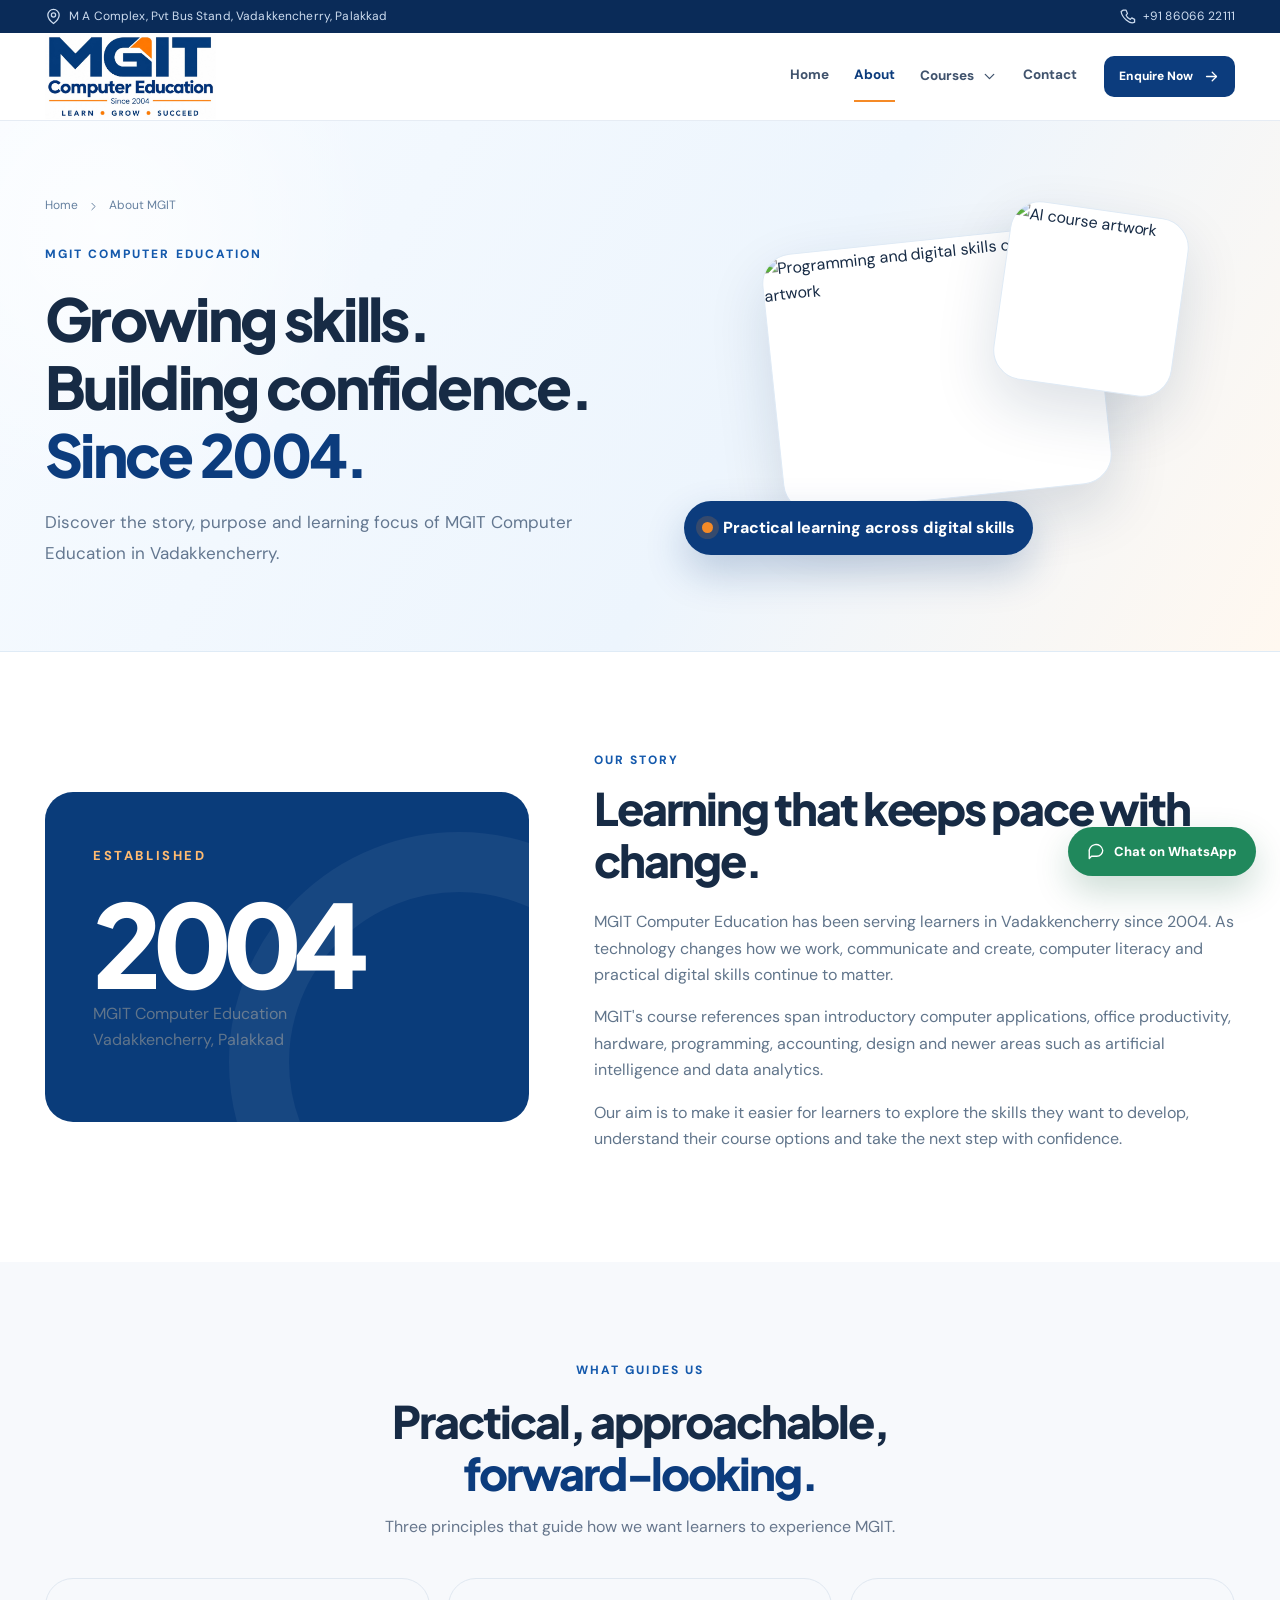
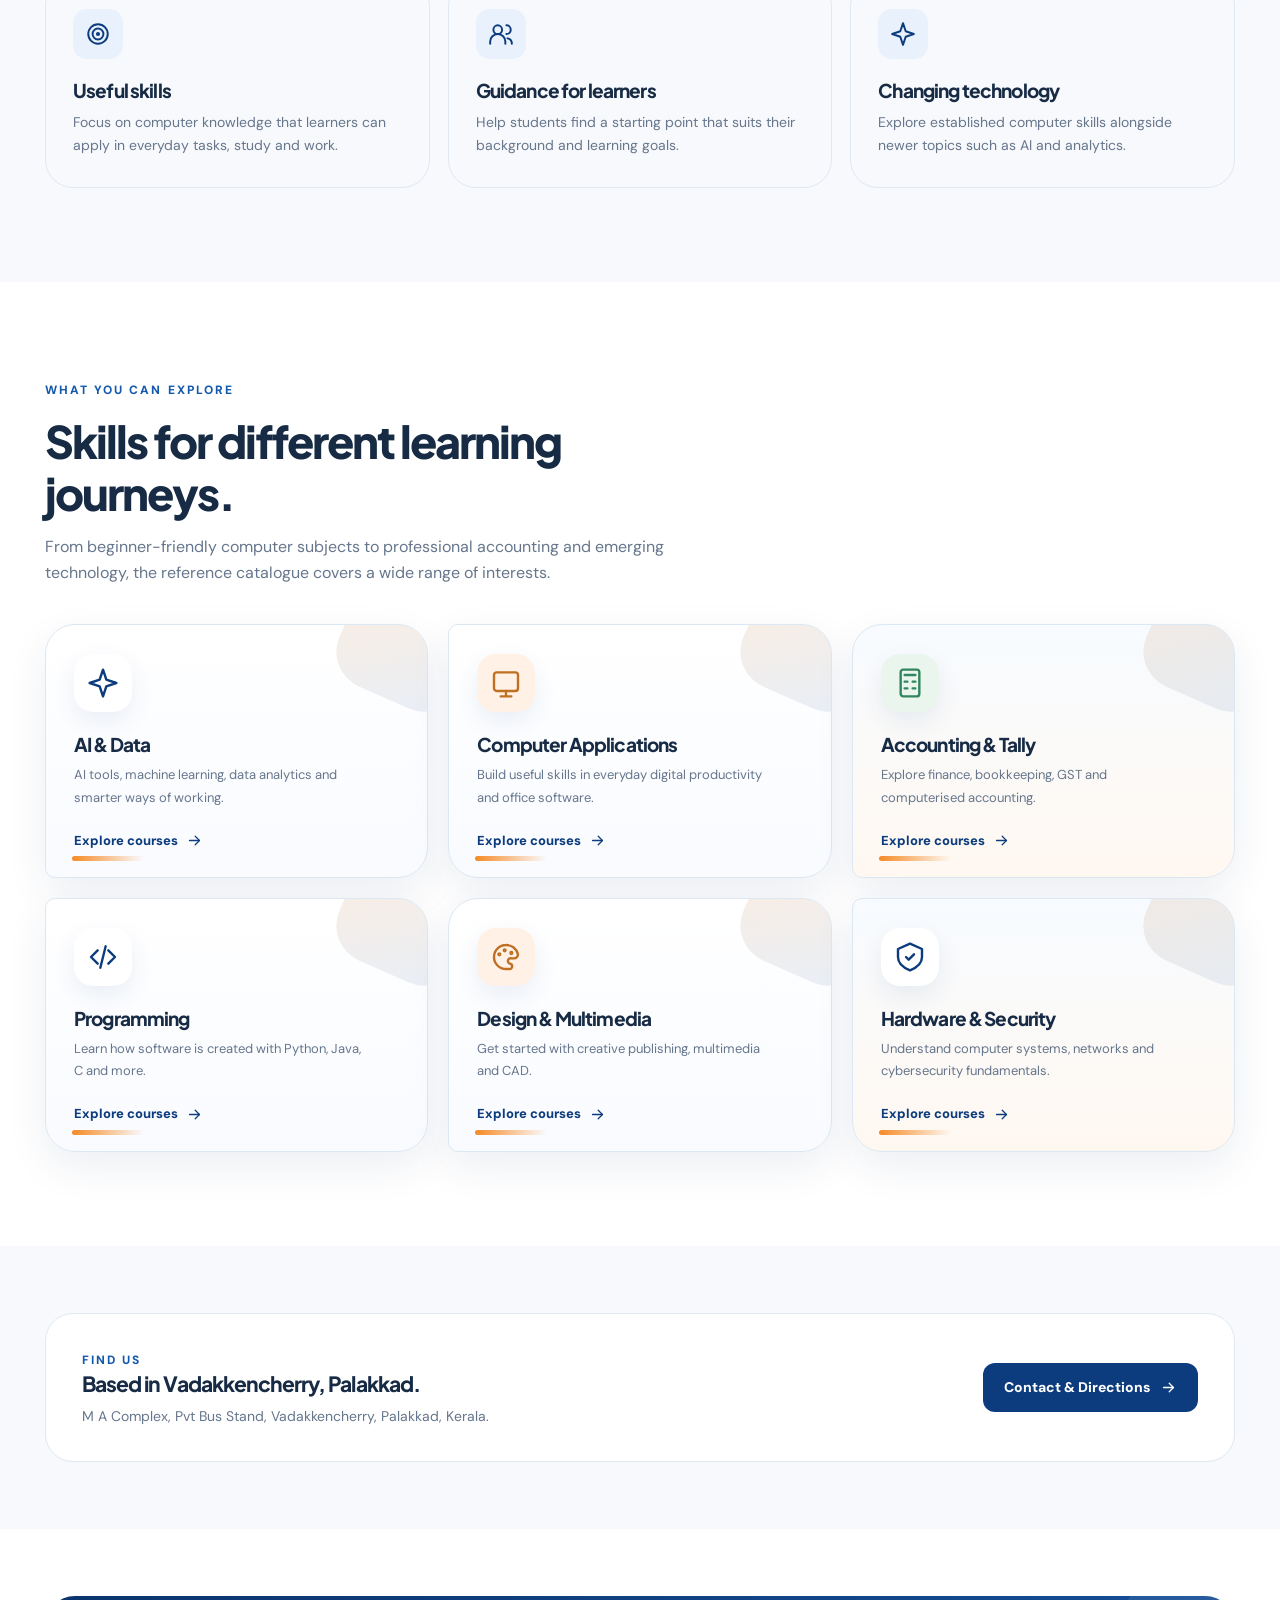
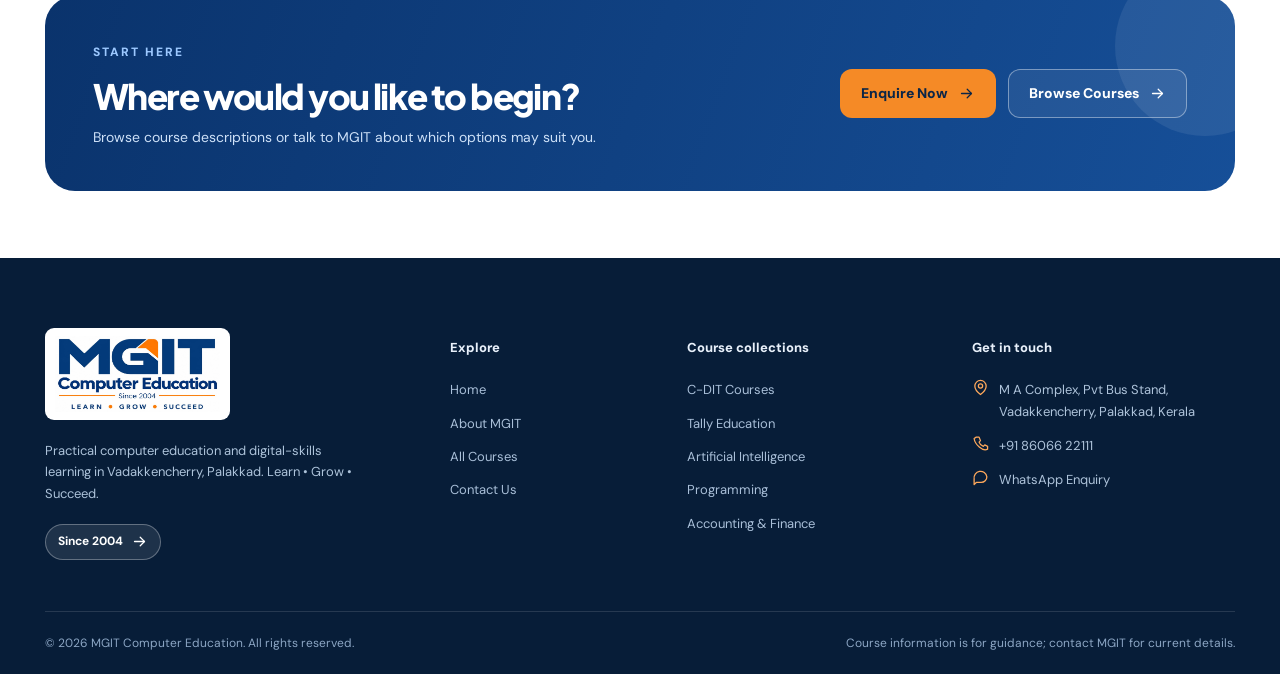
==== about.html @ c38292ff "Publish MGIT website" ====
<!doctype html>
 <html lang="en"><head><meta charset="utf-8"><meta name="viewport" content="width=device-width,initial-scale=1"><meta name="theme-color" content="#0a3775">
 <title>About MGIT — Since 2004 | MGIT Computer Education</title><meta name="description" content="Discover MGIT Computer Education, serving learners in Vadakkencherry since 2004, and explore its practical computer education focus."><meta property="og:title" content="About MGIT — Since 2004 | MGIT Computer Education"><meta property="og:description" content="Discover MGIT Computer Education, serving learners in Vadakkencherry since 2004, and explore its practical computer education focus."><meta property="og:type" content="website"><link rel="icon" href="assets/img/favicon.svg" type="image/svg+xml"><link rel="stylesheet" href="assets/css/styles.css">
 </head><body><a class="skip-link" href="#mainContent">Skip to content</a>
 <div class="site-topbar"><div class="container topbar-inner"><span><svg class="icon icon-sm" viewBox="0 0 24 24" aria-hidden="true"><path d="M20 10c0 6-8 12-8 12S4 16 4 10a8 8 0 1 1 16 0Z"/><circle cx="12" cy="10" r="3"/></svg> M A Complex, Pvt Bus Stand, Vadakkencherry, Palakkad</span><a href="tel:+918606622111"><svg class="icon icon-sm" viewBox="0 0 24 24" aria-hidden="true"><path d="M6 3h4l2 5-2 2c1 3 3 5 6 6l2-2 4 2v4c-7 4-18-7-19-15z"/></svg> +91 86066 22111</a></div></div>
 <header class="site-header" id="siteHeader"><div class="container header-inner">
 <a class="brand" href="index.html" aria-label="MGIT Computer Education Home"><img src="assets/img/mgit-logo.png" alt="MGIT Computer Education, since 2004 — Learn Grow Succeed" width="171" height="86"></a>
 <div class="nav-wrap"><nav class="main-nav" aria-label="Primary navigation">
 <a href="index.html" >Home</a>
 <a href="about.html" aria-current="page">About</a>
 <div class="nav-dropdown"><a class="nav-trigger" href="courses.html" >Courses <svg class="icon icon-sm" viewBox="0 0 24 24" aria-hidden="true"><path d="m6 9 6 6 6-6"/></svg></a><div class="dropdown-menu"><a href="courses.html">All Courses</a><a href="cdit.html">C-DIT Courses</a><a href="tally.html">Tally Education</a></div></div>
 <a href="contact.html" >Contact</a>
 </nav><a class="btn btn-primary btn-sm" href="contact.html">Enquire Now <svg class="icon icon-sm" viewBox="0 0 24 24" aria-hidden="true"><path d="M5 12h14"/><path d="m13 6 6 6-6 6"/></svg></a></div>
 <button class="mobile-toggle" id="mobileToggle" aria-expanded="false" aria-controls="mobileNav" aria-label="Open navigation" type="button"><svg class="icon" viewBox="0 0 24 24" aria-hidden="true"><path d="M4 6h16M4 12h16M4 18h16"/></svg></button>
 </div><nav id="mobileNav" class="mobile-nav" aria-label="Mobile navigation"><a href="index.html" >Home</a><a href="about.html" aria-current=page>About MGIT</a><a href="courses.html" >All Courses</a><a href="cdit.html" >C-DIT Courses</a><a href="tally.html" >Tally Education</a><a href="contact.html" >Contact</a><a class="btn btn-primary" href="contact.html">Enquire Now <svg class="icon icon-sm" viewBox="0 0 24 24" aria-hidden="true"><path d="M5 12h14"/><path d="m13 6 6 6-6 6"/></svg></a></nav></header><main id="mainContent"><section class="page-hero"><div class="container page-hero-grid"><div class="page-hero-copy"><div class="breadcrumbs"><a href="index.html">Home</a><svg class="icon" viewBox="0 0 24 24" aria-hidden="true"><path d="m9 18 6-6-6-6"/></svg><span>About MGIT</span></div><span class="eyebrow">MGIT COMPUTER EDUCATION</span><h1>Growing skills. Building confidence. <span class="text-blue">Since 2004.</span></h1><p>Discover the story, purpose and learning focus of MGIT Computer Education in Vadakkencherry.</p></div><div class="page-hero-visual"><figure class="page-art-card main"><img src="assets/img/hero-art-4.svg" alt="Programming and digital skills creative artwork" loading="eager"></figure><figure class="page-art-card small top"><img src="assets/img/hero-art-2.svg" alt="AI course artwork" loading="eager"></figure><div class="page-info-chip">Practical learning across digital skills</div></div></div></section>
<section class="section"><div class="container about-story"><div class="year-card"><span class="since-label">ESTABLISHED</span><span class="year">2004</span><p>MGIT Computer Education<br>Vadakkencherry, Palakkad</p></div><div><span class="eyebrow">OUR STORY</span><h2>Learning that keeps pace with change.</h2><p>MGIT Computer Education has been serving learners in Vadakkencherry since 2004. As technology changes how we work, communicate and create, computer literacy and practical digital skills continue to matter.</p><p>MGIT's course references span introductory computer applications, office productivity, hardware, programming, accounting, design and newer areas such as artificial intelligence and data analytics.</p><p>Our aim is to make it easier for learners to explore the skills they want to develop, understand their course options and take the next step with confidence.</p></div></div></section>
<section class="section bg-muted"><div class="container"><div class="section-intro center"><span class="eyebrow">WHAT GUIDES US</span><h2>Practical, approachable, <span class="text-blue">forward-looking.</span></h2><p>Three principles that guide how we want learners to experience MGIT.</p></div><div class="values-grid"><div class="value-card"><div class="value-icon"><svg class="icon icon-lg" viewBox="0 0 24 24" aria-hidden="true"><circle cx="12" cy="12" r="9"/><circle cx="12" cy="12" r="5"/><circle cx="12" cy="12" r="1"/></svg></div><h3>Useful skills</h3><p>Focus on computer knowledge that learners can apply in everyday tasks, study and work.</p></div><div class="value-card"><div class="value-icon"><svg class="icon icon-lg" viewBox="0 0 24 24" aria-hidden="true"><circle cx="9" cy="8" r="4"/><path d="M2 21v-2a7 7 0 0 1 14 0v2M17 4a4 4 0 0 1 0 8M18 16a5 5 0 0 1 4 5"/></svg></div><h3>Guidance for learners</h3><p>Help students find a starting point that suits their background and learning goals.</p></div><div class="value-card"><div class="value-icon"><svg class="icon icon-lg" viewBox="0 0 24 24" aria-hidden="true"><path d="m12 2 2.5 7.5L22 12l-7.5 2.5L12 22l-2.5-7.5L2 12l7.5-2.5L12 2Z"/></svg></div><h3>Changing technology</h3><p>Explore established computer skills alongside newer topics such as AI and analytics.</p></div></div></div></section>
<section class="section"><div class="container"><div class="section-intro"><span class="eyebrow">WHAT YOU CAN EXPLORE</span><h2>Skills for different learning journeys.</h2><p>From beginner-friendly computer subjects to professional accounting and emerging technology, the reference catalogue covers a wide range of interests.</p></div><div class="category-grid"><a class="category-card" href="courses.html?category=AI%2C%20Data%20%26%20Emerging%20Technology"><span class="cat-icon"><svg class="icon icon-xl" viewBox="0 0 24 24" aria-hidden="true"><path d="m12 2 2.5 7.5L22 12l-7.5 2.5L12 22l-2.5-7.5L2 12l7.5-2.5L12 2Z"/></svg></span><h3>AI & Data</h3><p>AI tools, machine learning, data analytics and smarter ways of working.</p><span class="text-link">Explore courses <svg class="icon icon-sm" viewBox="0 0 24 24" aria-hidden="true"><path d="M5 12h14"/><path d="m13 6 6 6-6 6"/></svg></span></a><a class="category-card" href="courses.html?category=Computer%20Applications%20%26%20Office%20Productivity"><span class="cat-icon"><svg class="icon icon-xl" viewBox="0 0 24 24" aria-hidden="true"><rect x="3" y="4" width="18" height="14" rx="2"/><path d="M8 22h8M12 18v4"/></svg></span><h3>Computer Applications</h3><p>Build useful skills in everyday digital productivity and office software.</p><span class="text-link">Explore courses <svg class="icon icon-sm" viewBox="0 0 24 24" aria-hidden="true"><path d="M5 12h14"/><path d="m13 6 6 6-6 6"/></svg></span></a><a class="category-card" href="courses.html?category=Accounting%2C%20Finance%20%26%20Tally"><span class="cat-icon"><svg class="icon icon-xl" viewBox="0 0 24 24" aria-hidden="true"><rect x="5" y="2" width="14" height="20" rx="2"/><path d="M8 6h8M8 11h2M14 11h2M8 16h2M14 16h2"/></svg></span><h3>Accounting & Tally</h3><p>Explore finance, bookkeeping, GST and computerised accounting.</p><span class="text-link">Explore courses <svg class="icon icon-sm" viewBox="0 0 24 24" aria-hidden="true"><path d="M5 12h14"/><path d="m13 6 6 6-6 6"/></svg></span></a><a class="category-card" href="courses.html?category=Programming%20%26%20Software%20Development"><span class="cat-icon"><svg class="icon icon-xl" viewBox="0 0 24 24" aria-hidden="true"><path d="m8 7-5 5 5 5M16 7l5 5-5 5M14 4l-4 16"/></svg></span><h3>Programming</h3><p>Learn how software is created with Python, Java, C and more.</p><span class="text-link">Explore courses <svg class="icon icon-sm" viewBox="0 0 24 24" aria-hidden="true"><path d="M5 12h14"/><path d="m13 6 6 6-6 6"/></svg></span></a><a class="category-card" href="courses.html?category=Design%2C%20Multimedia%20%26%20CAD"><span class="cat-icon"><svg class="icon icon-xl" viewBox="0 0 24 24" aria-hidden="true"><path d="M12 3a9 9 0 1 0 0 18h2a2 2 0 0 0 1-4 2 2 0 0 1 1-4h2a3 3 0 0 0 3-3A9 9 0 0 0 12 3Z"/><circle cx="7" cy="10" r=".7"/><circle cx="11" cy="7" r=".7"/><circle cx="16" cy="9" r=".7"/></svg></span><h3>Design & Multimedia</h3><p>Get started with creative publishing, multimedia and CAD.</p><span class="text-link">Explore courses <svg class="icon icon-sm" viewBox="0 0 24 24" aria-hidden="true"><path d="M5 12h14"/><path d="m13 6 6 6-6 6"/></svg></span></a><a class="category-card" href="courses.html?category=Hardware%2C%20Networking%20%26%20Cybersecurity"><span class="cat-icon"><svg class="icon icon-xl" viewBox="0 0 24 24" aria-hidden="true"><path d="m12 2 9 4v6c0 5-4 8-9 10-5-2-9-5-9-10V6z"/><path d="m9 12 2 2 4-4"/></svg></span><h3>Hardware & Security</h3><p>Understand computer systems, networks and cybersecurity fundamentals.</p><span class="text-link">Explore courses <svg class="icon icon-sm" viewBox="0 0 24 24" aria-hidden="true"><path d="M5 12h14"/><path d="m13 6 6 6-6 6"/></svg></span></a></div></div></section>
<section class="section-sm bg-muted"><div class="container"><div class="location-card"><div><span class="eyebrow">FIND US</span><h3>Based in Vadakkencherry, Palakkad.</h3><p>M A Complex, Pvt Bus Stand, Vadakkencherry, Palakkad, Kerala.</p></div><a class="btn btn-primary" href="contact.html">Contact &amp; Directions <svg class="icon icon-sm" viewBox="0 0 24 24" aria-hidden="true"><path d="M5 12h14"/><path d="m13 6 6 6-6 6"/></svg></a></div></div></section>
<section class="section-sm"><div class="container"><div class="cta-band"><div><span class="eyebrow light">START HERE</span><h2>Where would you like to begin?</h2><p>Browse course descriptions or talk to MGIT about which options may suit you.</p></div><div class="button-row"><a class="btn btn-orange" href="contact.html">Enquire Now <svg class="icon icon-sm" viewBox="0 0 24 24" aria-hidden="true"><path d="M5 12h14"/><path d="m13 6 6 6-6 6"/></svg></a><a class="btn btn-ghost" href="courses.html">Browse Courses <svg class="icon icon-sm" viewBox="0 0 24 24" aria-hidden="true"><path d="M5 12h14"/><path d="m13 6 6 6-6 6"/></svg></a></div></div></div></section>
</main><footer class="site-footer"><div class="container"><div class="footer-grid">
 <div class="footer-brand"><a href="index.html"><img src="assets/img/mgit-logo.png" alt="MGIT Computer Education" width="185" height="92" loading="lazy"></a><p>Practical computer education and digital-skills learning in Vadakkencherry, Palakkad. Learn • Grow • Succeed.</p><a class="pill pill-white" href="about.html">Since 2004 <svg class="icon icon-sm" viewBox="0 0 24 24" aria-hidden="true"><path d="M5 12h14"/><path d="m13 6 6 6-6 6"/></svg></a></div>
 <div><div class="footer-label">Explore</div><div class="footer-links"><a href="index.html">Home</a><a href="about.html">About MGIT</a><a href="courses.html">All Courses</a><a href="contact.html">Contact Us</a></div></div>
 <div><div class="footer-label">Course collections</div><div class="footer-links"><a href="cdit.html">C-DIT Courses</a><a href="tally.html">Tally Education</a><a href="courses.html?category=AI%2C%20Data%20%26%20Emerging%20Technology">Artificial Intelligence</a><a href="courses.html?category=Programming%20%26%20Software%20Development">Programming</a><a href="courses.html?category=Accounting%2C%20Finance%20%26%20Tally">Accounting &amp; Finance</a></div></div>
 <div><div class="footer-label">Get in touch</div><div class="footer-contact"><svg class="icon icon-sm" viewBox="0 0 24 24" aria-hidden="true"><path d="M20 10c0 6-8 12-8 12S4 16 4 10a8 8 0 1 1 16 0Z"/><circle cx="12" cy="10" r="3"/></svg><span>M A Complex, Pvt Bus Stand,<br>Vadakkencherry, Palakkad, Kerala</span></div><div class="footer-contact"><svg class="icon icon-sm" viewBox="0 0 24 24" aria-hidden="true"><path d="M6 3h4l2 5-2 2c1 3 3 5 6 6l2-2 4 2v4c-7 4-18-7-19-15z"/></svg><a href="tel:+918606622111">+91 86066 22111</a></div><div class="footer-contact"><svg class="icon icon-sm" viewBox="0 0 24 24" aria-hidden="true"><path d="M21 11a8 8 0 0 1-8 8H6l-3 3v-8a8 8 0 1 1 18-3z"/></svg><a href="https://wa.me/918606622111?text=Hello%20MGIT%20Computer%20Education" target="_blank" rel="noopener noreferrer">WhatsApp Enquiry</a></div></div>
 </div><div class="footer-bottom"><span>© <span id="year">2026</span> MGIT Computer Education. All rights reserved.</span><span>Course information is for guidance; contact MGIT for current details.</span></div></div></footer>
 <a class="floating-whatsapp" href="https://wa.me/918606622111?text=Hello%20MGIT%20Computer%20Education%2C%20I%20would%20like%20to%20enquire%20about%20your%20courses." target="_blank" rel="noopener noreferrer" aria-label="Enquire with MGIT on WhatsApp"><svg class="icon" viewBox="0 0 24 24" aria-hidden="true"><path d="M21 11a8 8 0 0 1-8 8H6l-3 3v-8a8 8 0 1 1 18-3z"/></svg><span>Chat on WhatsApp</span></a>
 <div class="course-modal" role="dialog" id="courseModal" aria-modal="true" aria-hidden="true" aria-labelledby="modalTitle"><div class="modal-panel"><button class="modal-close" type="button" data-close-modal aria-label="Close course details"><svg class="icon" viewBox="0 0 24 24" aria-hidden="true"><path d="M6 6l12 12M18 6 6 18"/></svg></button><div id="modalContents"></div></div></div><script src="assets/js/course-data.js" defer></script><script src="assets/js/app.js" defer></script></body></html>
---- assets/css/styles.css ----
@import url('https://fonts.googleapis.com/css2?family=DM+Sans:wght@400;500;600;700;800&family=Plus+Jakarta+Sans:wght@400;500;600;700;800&display=swap');
:root{--blue:#0c3c7d;--blue-2:#1459ac;--deep:#0a2547;--deep-2:#071c36;--orange:#f58a26;--orange-lite:#fff2e7;--ink:#172b45;--muted:#66768c;--pale:#f5f8fb;--pale-blue:#edf4fd;--line:#e0e8f1;--white:#fff;--green:#21845e;--shadow:0 18px 50px rgba(13,48,87,.09);--radius:20px;--font:'DM Sans',-apple-system,BlinkMacSystemFont,'Segoe UI',sans-serif;--heading:'Plus Jakarta Sans',var(--font)}
*{box-sizing:border-box}html{scroll-behavior:smooth;scroll-padding-top:114px}body{margin:0;font:16px/1.65 var(--font);background:var(--white);color:var(--ink);-webkit-font-smoothing:antialiased}body.modal-open{overflow:hidden}a{color:inherit;text-decoration:none}button,input,select,textarea{font:inherit}button{cursor:pointer}svg{display:block}img{display:block;max-width:100%}::selection{background:#ffe3c8;color:var(--deep)}:focus-visible{outline:3px solid #ff9a44;outline-offset:3px}.container{width:min(1190px,calc(100% - 48px));margin-inline:auto}.section{padding:94px 0}.section-sm{padding:67px 0}.bg-muted{background:#f7f9fc}.bg-blue-tint{background:#eff5fc}.eyebrow{font-size:12px;letter-spacing:.17em;text-transform:uppercase;font-weight:800;color:var(--blue-2)}.eyebrow.light{color:#9cc8ff}.eyebrow.orange{color:#ba681f}.h1,.h2,.h3,h1,h2,h3,h4{font-family:var(--heading);letter-spacing:-.045em;line-height:1.16}h1,h2,h3,h4,p{margin-top:0}h1{font-size:clamp(43px,5.3vw,72px);font-weight:800}h2{font-size:clamp(30px,3.5vw,47px);font-weight:800}h3{font-size:21px;font-weight:750}p{margin-bottom:0}.muted{color:var(--muted)}.lead{font-size:18px;line-height:1.82;color:#57708e}.section-intro{max-width:630px;margin-bottom:38px}.section-intro.center{text-align:center;margin-inline:auto}.section-intro h2{margin:12px 0 15px}.section-intro p{color:var(--muted);font-size:16px}.accent{color:var(--orange)}.text-blue{color:var(--blue)}.text-white{color:#fff}.text-small{font-size:13px}.pill{display:inline-flex;align-items:center;gap:8px;border:1px solid #d8e6f4;background:#f3f8fd;padding:7px 12px;border-radius:999px;font-weight:700;font-size:12px;color:var(--blue)}.pill-orange{color:#a15c20;background:#fff3e8;border-color:#ffdbb9}.pill-white{color:white;border-color:#ffffff4d;background:#ffffff18}.icon{width:20px;height:20px;display:inline-block;vertical-align:middle;flex:none;stroke:currentColor;fill:none;stroke-width:1.8;stroke-linecap:round;stroke-linejoin:round}.icon-sm{width:17px;height:17px}.icon-lg{width:26px;height:26px}.icon-xl{width:32px;height:32px}.btn{display:inline-flex;align-items:center;justify-content:center;gap:10px;border:1px solid transparent;border-radius:12px;padding:13px 20px;min-height:49px;font-size:14px;font-weight:800;line-height:1.2;white-space:nowrap;transition:transform .2s ease,background .2s ease,box-shadow .2s ease;color:var(--white);background:var(--blue)}.btn:hover{transform:translateY(-2px);background:#164d98;box-shadow:0 10px 23px #13458e24}.btn-primary{background:var(--blue)}.btn-orange{background:var(--orange);color:var(--deep)}.btn-orange:hover{background:#ff9a40}.btn-outline{border-color:#cbdceb;color:var(--blue);background:#fff}.btn-outline:hover{background:#f4f8fd;box-shadow:none}.btn-light{background:#fff;color:var(--blue)}.btn-light:hover{background:#eff4fb}.btn-ghost{border-color:#ffffff65;background:#ffffff12;color:#fff}.btn-ghost:hover{background:#ffffff24}.btn-sm{min-height:41px;padding:10px 14px;border-radius:10px;font-size:12px}.btn-icon{width:42px;height:42px;padding:0}.btn:disabled{opacity:.45;cursor:not-allowed;transform:none;box-shadow:none}.button-row{display:flex;align-items:center;flex-wrap:wrap;gap:12px}.site-topbar{background:#0a2b58;color:#cddcef;font-size:12px;letter-spacing:.012em}.topbar-inner{display:flex;align-items:center;justify-content:space-between;gap:20px;min-height:33px}.topbar-inner span,.topbar-inner a{display:inline-flex;align-items:center;gap:7px}.topbar-inner a:hover{color:white}.site-header{position:sticky;top:0;z-index:100;background:#fff;border-bottom:1px solid #e6ecf4;transition:box-shadow .2s}.site-header.scrolled{box-shadow:0 8px 30px #0a2c5612}.header-inner{display:flex;align-items:center;justify-content:space-between;gap:32px;min-height:87px}.brand{display:inline-flex;align-items:center;flex:none}.brand img{width:171px;height:auto}.nav-wrap{display:flex;align-items:center;gap:27px}.main-nav{display:flex;align-items:center;gap:25px}.main-nav a{display:inline-flex;align-items:center;gap:7px;color:#40536d;font-size:13.5px;font-weight:750;padding:13px 0;border-bottom:2px solid transparent}.main-nav a:hover,.main-nav a[aria-current=page]{color:var(--blue);border-color:var(--orange)}.nav-dropdown{position:relative}.nav-dropdown>.nav-trigger{border:0;background:transparent;cursor:pointer;font-size:13.5px;font-weight:750;color:#40536d;display:flex;gap:7px;align-items:center;padding:13px 0}.nav-dropdown:hover .nav-trigger,.nav-dropdown:focus-within .nav-trigger{color:var(--blue)}.dropdown-menu{position:absolute;top:calc(100% + 7px);left:-21px;min-width:235px;padding:11px;background:#fff;border:1px solid var(--line);border-radius:15px;box-shadow:var(--shadow);display:none;z-index:100}.nav-dropdown:hover .dropdown-menu,.nav-dropdown:focus-within .dropdown-menu,.nav-dropdown.is-open .dropdown-menu{display:block}.dropdown-menu a{display:flex;padding:11px 13px;border:0;border-radius:9px;font-size:13px}.dropdown-menu a:hover{background:#f0f6ff;border:0}.mobile-toggle{display:none;background:#f0f5fb;color:var(--blue);border:0;border-radius:11px;padding:10px}.mobile-toggle .icon{width:23px;height:23px}.mobile-nav{display:none}.site-notice{background:#f4f8fd;border-bottom:1px solid #e1ebf5;padding:12px 0;font-size:13px;color:#586d83}.site-notice .container{display:flex;align-items:center;gap:9px}.hero{padding:80px 0 84px;position:relative;overflow:hidden;background:linear-gradient(119deg,#08274e 0%,#0d3d80 65%,#1655a4 100%);color:#fff}.hero:before{content:'';position:absolute;top:-200px;right:-140px;width:750px;height:750px;background:radial-gradient(circle,#ffffff12,transparent 68%);pointer-events:none}.hero:after{content:'';position:absolute;bottom:-300px;left:40%;width:680px;height:680px;border:1px solid #ffffff12;border-radius:50%;pointer-events:none}.hero-layout{display:grid;grid-template-columns:1.02fr .98fr;gap:48px;align-items:center;position:relative;z-index:1}.hero h1{max-width:660px;margin:22px 0}.hero h1 em{font-style:normal;color:#ff9a43}.hero p{max-width:550px;font-size:17px;line-height:1.85;color:#d3e2f7}.hero .button-row{margin-top:31px}.hero-proof{display:flex;align-items:center;gap:25px;flex-wrap:wrap;padding-top:36px;font-size:12px;color:#d4e4f7}.hero-proof span{display:inline-flex;align-items:center;gap:7px}.hero-proof svg{color:#ffc37f}.hero-visual{position:relative;min-height:452px;display:flex;align-items:center;justify-content:center}.hero-visual .orbit{position:absolute;width:448px;height:448px;border:1px solid #ffffff24;border-radius:50%}.hero-visual .orbit:after{content:'';position:absolute;inset:40px;border:1px dashed #ffffff20;border-radius:50%}.hero-board{position:relative;border:1px solid #c6ddfc5c;background:#ffffffeb;color:#173452;width:min(100%,445px);box-shadow:0 28px 80px #00152f63;border-radius:25px;padding:27px;transform:rotate(-2deg)}.hero-board-top{display:flex;align-items:center;justify-content:space-between;gap:10px}.hero-brand{display:flex;align-items:center;gap:9px;font-weight:850;color:#173b71;font-size:13px}.hero-brand svg{color:var(--orange)}.board-chip{font-size:10px;letter-spacing:.05em;background:#eaf3fc;color:#37699c;border-radius:999px;padding:6px 9px;font-weight:800}.hero-board h3{font-size:25px;line-height:1.35;margin:26px 0 19px;color:#112d50}.board-item{display:flex;align-items:center;gap:13px;padding:13px 10px;border-radius:12px;background:#f6f9fe;margin-top:9px}.board-item .bicon{width:39px;height:39px;border-radius:11px;display:grid;place-items:center;background:#e4eeff;color:#1b59a9;flex:none}.board-item:nth-of-type(3) .bicon{background:#fff0df;color:#d27b1f}.board-item:nth-of-type(4) .bicon{background:#edf3e9;color:#54854b}.board-item strong{display:block;font-size:13px;font-weight:800}.board-item span{color:#728298;font-size:11px;line-height:1.5}.board-item .arrow{margin-left:auto;color:#4a6a94}.floating-note{position:absolute;z-index:2;top:29px;right:-8px;background:var(--orange);padding:13px 16px;border-radius:13px;font-size:11px;font-weight:900;letter-spacing:.03em;color:#17304d;box-shadow:0 14px 35px #0020476e;transform:rotate(8deg)}.floating-circle{position:absolute;bottom:12px;left:-3px;width:88px;height:88px;border-radius:50%;background:#ffc078;opacity:.85;filter:blur(.3px);z-index:-1}.stat-ribbon{position:relative;z-index:3;background:#fff;border-bottom:1px solid var(--line)}.ribbon-inner{display:grid;grid-template-columns:repeat(3,1fr);gap:14px;padding:23px 0}.ribbon-item{display:flex;align-items:center;gap:17px;justify-content:center;padding:6px 20px}.ribbon-item:not(:last-child){border-right:1px solid var(--line)}.ribbon-icon{width:48px;height:48px;border-radius:15px;display:grid;place-items:center;background:#eaf2fc;color:var(--blue)}.ribbon-item strong{font-family:var(--heading);font-size:19px;color:var(--deep);display:block;line-height:1.2}.ribbon-item span{display:block;color:var(--muted);font-size:12px;margin-top:3px}.category-grid{display:grid;grid-template-columns:repeat(3,minmax(0,1fr));gap:18px}.category-card{position:relative;border:1px solid var(--line);border-radius:19px;background:#fff;padding:27px;min-height:236px;box-shadow:0 5px 23px #113b6810;display:flex;flex-direction:column;transition:.25s ease}.category-card:hover{transform:translateY(-5px);box-shadow:var(--shadow);border-color:#c1d8f1}.category-card .cat-icon{width:52px;height:52px;background:#e8f2ff;color:var(--blue);border-radius:15px;display:grid;place-items:center;margin-bottom:21px}.category-card:nth-child(2) .cat-icon,.category-card:nth-child(5) .cat-icon{background:#fff1e5;color:#bf7023}.category-card:nth-child(3) .cat-icon{background:#e9f5ed;color:#32865e}.category-card h3{font-size:18px;margin:0 0 9px}.category-card p{font-size:13px;color:var(--muted);line-height:1.7;margin-bottom:21px}.text-link{margin-top:auto;color:var(--blue);font-size:13px;font-weight:800;display:inline-flex;align-items:center;gap:8px}.text-link:hover{gap:12px}.section-actions{text-align:center;margin-top:34px}.course-grid{display:grid;grid-template-columns:repeat(3,minmax(0,1fr));gap:18px}.course-card{position:relative;display:flex;flex-direction:column;min-height:258px;padding:24px;border-radius:18px;background:#fff;border:1px solid var(--line);box-shadow:0 4px 25px rgba(19,56,96,.035);transition:box-shadow .2s,transform .2s,border-color .2s}.course-card:hover{transform:translateY(-4px);box-shadow:var(--shadow);border-color:#bbd1eb}.course-meta{display:flex;align-items:center;justify-content:space-between;gap:8px;margin-bottom:19px}.course-meta .course-duration{display:inline-flex;gap:6px;align-items:center;color:#566e88;font-size:12px;font-weight:750;white-space:nowrap}.tiny-tag{display:inline-block;padding:5px 9px;border-radius:7px;background:#ebf3fe;color:#215491;font-size:10px;letter-spacing:.03em;font-weight:800;text-transform:uppercase}.tiny-tag.tally{background:#fff0de;color:#a35d1e}.course-card h3{font-family:var(--heading);font-size:17px;line-height:1.38;letter-spacing:-.028em;margin:0 0 10px}.course-card .course-desc{font-size:13px;color:#687a8d;line-height:1.7;margin-bottom:19px;display:-webkit-box;-webkit-box-orient:vertical;-webkit-line-clamp:3;overflow:hidden}.course-footer{display:flex;align-items:center;justify-content:space-between;gap:12px;margin-top:auto;padding-top:16px;border-top:1px solid #e9eef4}.course-footer button{padding:0;background:transparent;border:0;color:var(--blue);font-weight:800;font-size:13px;display:inline-flex;align-items:center;gap:7px}.course-footer a{font-size:12px;color:#b56929;font-weight:800}.course-footer a:hover{text-decoration:underline}.feature-split{display:grid;grid-template-columns:1fr 1fr;align-items:center;gap:70px}.image-composition{position:relative;border-radius:28px;min-height:400px;background:linear-gradient(145deg,#e9f2fd,#c4d9f2);display:flex;justify-content:center;align-items:center;overflow:hidden}.image-composition:before{content:'';width:320px;height:320px;border:40px solid #ffffff6e;border-radius:50%;position:absolute;top:-90px;right:-90px}.image-composition .large-mark{font:900 126px/1 var(--heading);letter-spacing:-.13em;color:#0c3d7b;z-index:1}.image-composition .large-mark:after{content:'.';color:var(--orange)}.image-composition .mini-bubble{position:absolute;bottom:50px;left:35px;background:#fff;padding:15px 18px;border-radius:13px;font-size:13px;font-weight:800;color:var(--blue);box-shadow:var(--shadow)}.feature-split h2{margin:13px 0 20px}.feature-split p{color:var(--muted);line-height:1.85}.checklist{display:grid;gap:15px;margin:23px 0 29px;padding:0;list-style:none}.checklist li{display:flex;align-items:flex-start;gap:11px;color:#3f536e;font-size:14px}.checklist svg{color:var(--green);width:20px;height:20px;flex:none;margin-top:2px}.path-grid{display:grid;grid-template-columns:repeat(3,1fr);gap:19px}.path-card{background:#fff;padding:27px;border-radius:17px;border:1px solid var(--line)}.path-number{font:800 35px/1 var(--heading);letter-spacing:-.045em;color:#d2e0f1}.path-card h3{font-size:18px;margin:18px 0 11px}.path-card p{font-size:14px;color:var(--muted)}.duo-panels{display:grid;grid-template-columns:1fr 1fr;gap:20px}.duo-panel{padding:35px;border-radius:22px;min-height:270px;position:relative;overflow:hidden;display:flex;flex-direction:column;align-items:flex-start}.duo-panel h3{font-size:26px;max-width:280px;margin:20px 0 9px}.duo-panel p{font-size:14px;max-width:380px;margin-bottom:24px;line-height:1.75}.duo-panel .btn{margin-top:auto}.duo-panel.navy{background:#0a3163;color:white}.duo-panel.navy p{color:#c0d9f8}.duo-panel.cream{background:#fdf2e5;color:#213149}.duo-panel.cream p{color:#607082}.duo-panel .panel-decor{position:absolute;right:-60px;bottom:-110px;width:260px;height:260px;border-radius:50%;border:45px solid #ffffff10;pointer-events:none}.cta-band{background:linear-gradient(110deg,#0a336c,#164f98);border-radius:24px;padding:42px 48px;color:white;display:flex;align-items:center;justify-content:space-between;gap:30px}.cta-band h2{font-size:clamp(26px,3vw,35px);margin:12px 0 9px}.cta-band p{color:#cee1f8;font-size:14px}.cta-band .button-row{flex:none}.page-hero{background:linear-gradient(115deg,#f3f7fc 0%,#edf5fd 100%);padding:74px 0 73px;border-bottom:1px solid #dfebf6;position:relative;overflow:hidden}.page-hero:after{content:'';position:absolute;width:365px;height:365px;border:60px solid #e2ecf9;right:-120px;top:-205px;border-radius:50%}.page-hero .container{position:relative;z-index:2}.page-hero h1{font-size:clamp(37px,4.7vw,59px);max-width:820px;margin:17px 0 18px}.page-hero p{max-width:690px;color:#637790;font-size:17px;line-height:1.85}.breadcrumbs{display:flex;gap:9px;align-items:center;font-size:12px;color:#6681a0;margin-bottom:24px}.breadcrumbs a:hover{color:var(--blue)}.breadcrumbs svg{width:13px;height:13px}.page-hero .button-row{margin-top:27px}.about-story{display:grid;grid-template-columns:.86fr 1.14fr;gap:65px;align-items:center}.year-card{min-height:330px;border-radius:26px;background:#0a3c7a;color:#fff;display:flex;flex-direction:column;justify-content:center;padding:48px;position:relative;overflow:hidden}.year-card:after{content:'';position:absolute;width:340px;height:340px;border:60px solid #ffffff0e;right:-160px;bottom:-170px;border-radius:50%}.year-card .year{font:800 clamp(70px,9vw,120px)/1 var(--heading);letter-spacing:-.09em;color:#fff}.year-card .since-label{color:#ffbb71;font-size:13px;letter-spacing:.2em;text-transform:uppercase;font-weight:800;margin-bottom:19px}.year-card p{max-width:300px;color:#cedef1}.about-story h2{margin:10px 0 23px}.about-story p{color:#61758b;margin-bottom:16px}.values-grid{display:grid;grid-template-columns:repeat(3,1fr);gap:18px}.value-card{padding:30px 27px;border:1px solid var(--line);border-radius:19px}.value-card .value-icon{width:50px;height:50px;display:grid;place-items:center;background:#e9f2fc;color:var(--blue);border-radius:14px;margin-bottom:20px}.value-card h3{font-size:19px;margin-bottom:10px}.value-card p{font-size:14px;color:var(--muted)}.location-card{display:flex;align-items:center;justify-content:space-between;gap:28px;padding:32px 36px;background:#fff;border:1px solid var(--line);border-radius:18px}.location-card h3{margin:0 0 9px}.location-card p{color:var(--muted);font-size:14px}.search-panel{background:#fff;border:1px solid #dce7f3;border-radius:20px;padding:25px;box-shadow:0 8px 35px #0e3f7b09}.search-row{display:grid;grid-template-columns:1fr 1fr 1fr;gap:15px;margin-top:16px}.input-wrap{position:relative}.search-input{width:100%;border:1px solid #d6e0eb;border-radius:11px;min-height:50px;background:#fafcfe;padding:13px 15px;color:var(--ink);outline:0;font-size:14px}.search-input:focus{border-color:#4b8aca;box-shadow:0 0 0 3px #1d6dbc14;background:#fff}.input-wrap .search-input{padding-left:43px}.input-wrap svg{position:absolute;top:16px;left:15px;color:#7d8ea4}.filter-field label{font-size:11px;color:#637890;font-weight:800;display:block;margin-bottom:7px;text-transform:uppercase;letter-spacing:.07em}.filter-summary{display:flex;justify-content:space-between;align-items:center;gap:15px;margin:27px 0 21px}.filter-summary strong{font-size:15px}.filter-summary .reset{background:none;border:0;color:var(--blue);font-size:13px;font-weight:800}.load-more-wrap{text-align:center;margin-top:31px}.empty-state{padding:70px 20px;text-align:center;border:1px dashed #cbdceb;border-radius:18px;grid-column:1/-1;background:#fbfdff}.empty-state svg{margin:0 auto 15px;color:#a2b9d5}.empty-state h3{margin-bottom:10px}.empty-state p{color:var(--muted);font-size:14px;margin-bottom:19px}.notice-inline{display:flex;align-items:flex-start;gap:11px;padding:14px 18px;background:#edf4fd;border:1px solid #d8e7f8;border-radius:12px;font-size:13px;color:#536c87;line-height:1.65;margin-top:27px}.notice-inline .icon{color:#376ca5;margin-top:1px}.category-jump{display:flex;gap:9px;flex-wrap:wrap;margin:23px 0 35px}.jump-link{display:inline-flex;align-items:center;gap:6px;padding:8px 13px;background:#f2f6fb;color:#446587;border:1px solid #deebf7;border-radius:999px;font-size:12px;font-weight:750;transition:.2s}.jump-link:hover{color:var(--blue);border-color:#a8c9ef;background:#eaf3ff}.catalog-section{margin:58px 0;scroll-margin-top:122px}.catalog-section h2{font-size:27px;margin:0 0 9px}.catalog-heading{display:flex;justify-content:space-between;align-items:end;gap:18px;margin-bottom:24px}.catalog-heading p{color:var(--muted);font-size:14px}.cat-count{color:var(--blue);background:#e8f2fd;border-radius:999px;padding:7px 11px;white-space:nowrap;font-weight:800;font-size:12px}.tally-feature{display:grid;grid-template-columns:1fr 1fr;gap:35px;background:linear-gradient(115deg,#0a336b,#18579e);padding:42px;border-radius:24px;color:#fff;margin-bottom:45px;overflow:hidden;position:relative}.tally-feature:after{content:'';position:absolute;right:-140px;bottom:-240px;width:480px;height:480px;border:60px solid #ffffff09;border-radius:50%}.tally-feature>div{position:relative;z-index:1}.tally-feature h2{font-size:31px;max-width:420px;margin:16px 0}.tally-feature p{color:#d4e5f9;font-size:15px}.tally-bullets{display:grid;gap:14px;align-content:center}.tally-bullets span{display:flex;gap:12px;align-items:flex-start;font-weight:700;color:#f6fbff;font-size:14px}.tally-bullets svg{color:#ffc084;flex:none}.contact-layout{display:grid;grid-template-columns:.84fr 1.16fr;gap:26px}.contact-panel{border-radius:21px;padding:32px;background:#0c3c7d;color:white;align-self:start}.contact-panel h2{font-size:27px;margin:0 0 11px}.contact-panel>p{color:#c7dbf5;font-size:14px}.contact-detail{display:flex;gap:15px;align-items:flex-start;margin-top:26px}.contact-detail .contact-icon{width:43px;height:43px;display:grid;place-items:center;border-radius:12px;background:#ffffff15;flex:none;color:#ffbd75}.contact-detail strong{font-size:13px;display:block;margin-bottom:3px}.contact-detail span,.contact-detail a{font-size:14px;color:#cdddf1;line-height:1.6}.contact-detail a:hover{color:#fff;text-decoration:underline}.contact-panel .button-row{margin-top:30px}.form-panel{border-radius:21px;border:1px solid var(--line);padding:34px;background:#fff;box-shadow:0 8px 27px #0d34580a}.form-panel h2{font-size:27px;margin:0 0 9px}.form-panel>p{font-size:14px;color:var(--muted);margin-bottom:26px}.form-grid{display:grid;grid-template-columns:1fr 1fr;gap:16px}.form-field.full{grid-column:1/-1}.form-field label{font-size:12px;font-weight:800;display:block;color:#42566d;margin-bottom:7px}.form-field label span{color:#d26a2d}.form-field input,.form-field select,.form-field textarea{width:100%;background:#fafcfe;border:1px solid #d7e2ed;border-radius:11px;padding:12px 13px;min-height:47px;color:var(--ink);font-size:14px;outline:0}.form-field textarea{resize:vertical;min-height:110px}.form-field input:focus,.form-field select:focus,.form-field textarea:focus{border-color:#4b8aca;box-shadow:0 0 0 3px #1d6dbc13}.form-note{font-size:12px;color:#75859a;line-height:1.65;margin:16px 0 20px}.form-message{display:none;padding:13px 14px;background:#eaf5ed;color:#255b40;border-radius:10px;font-size:13px;margin-top:14px}.form-message.visible{display:block}.map-card{display:flex;justify-content:space-between;align-items:center;gap:20px;border-radius:18px;padding:32px;background:#f1f6fc;border:1px solid #dfe9f5}.map-card h3{font-size:22px;margin-bottom:8px}.map-card p{color:var(--muted);font-size:14px}.map-abstract{display:grid;place-items:center;background:radial-gradient(circle at 45% 50%,#deebfa,#c5d9ed);height:210px;border-radius:18px;position:relative;overflow:hidden}.map-abstract:before,.map-abstract:after{content:'';position:absolute;width:130%;height:30px;background:#f8fbff;transform:rotate(-22deg);top:48%;left:-15%;box-shadow:0 45px #f8fbff}.map-abstract:after{transform:rotate(52deg);top:40%;box-shadow:none}.map-pin-art{position:relative;z-index:3;border-radius:50%;background:#0d478e;color:#fff;width:64px;height:64px;display:grid;place-items:center;box-shadow:0 12px 24px #0b386261}.site-footer{background:#071d38;color:#e8f0fa;padding:70px 0 20px}.footer-grid{display:grid;grid-template-columns:1.5fr .8fr 1fr 1.1fr;gap:46px;padding-bottom:51px}.footer-brand img{width:185px;background:#fff;padding:8px 10px;border-radius:9px}.footer-brand p{font-size:13px;color:#adc3da;max-width:310px;margin:20px 0}.footer-label{font-weight:800;font-size:13px;margin:9px 0 21px}.footer-links{display:grid;gap:12px}.footer-links a,.footer-links span{font-size:13px;color:#a9bfd8}.footer-links a:hover{color:white}.footer-contact{display:flex;align-items:flex-start;gap:10px;color:#aec3da;font-size:13px;margin:0 0 13px}.footer-contact svg{color:#ffa95c}.footer-bottom{border-top:1px solid #ffffff20;display:flex;align-items:center;justify-content:space-between;gap:20px;padding-top:22px;color:#8ca6c4;font-size:12px}.floating-whatsapp{position:fixed;bottom:24px;right:24px;display:inline-flex;align-items:center;gap:9px;z-index:90;border-radius:999px;padding:14px 19px;background:#20885c;color:#fff;box-shadow:0 15px 35px #0c593b36;font-size:13px;font-weight:800;transition:transform .2s}.floating-whatsapp:hover{transform:translateY(-4px);background:#19744d}.floating-whatsapp svg{width:18px;height:18px}.course-modal{position:fixed;inset:0;display:none;z-index:200;justify-content:center;align-items:center;padding:20px;background:rgba(5,24,49,.72);backdrop-filter:blur(4px)}.course-modal.open{display:flex}.modal-panel{background:#fff;border-radius:22px;width:min(100%,640px);max-height:min(90vh,850px);overflow-y:auto;box-shadow:0 30px 110px #04172ba1;padding:35px;position:relative}.modal-close{position:absolute;top:22px;right:22px;border:0;background:#eef3f9;color:#426080;width:37px;height:37px;display:grid;place-items:center;border-radius:10px}.modal-panel h2{font-size:clamp(25px,3vw,33px);padding-right:25px;margin:14px 0 16px}.modal-panel .modal-description{font-size:15px;color:#617489;line-height:1.85;margin:20px 0}.modal-facts{display:flex;align-items:center;gap:10px;flex-wrap:wrap}.modal-fact{padding:12px 15px;border-radius:11px;background:#f0f5fb;color:#3a5573;font-size:13px;font-weight:750}.modal-actions{margin-top:28px;padding-top:24px;border-top:1px solid var(--line)}.modal-hint{font-size:12px;color:#7b8a9d;margin-top:17px}.skip-link{position:absolute;top:-100px;left:10px;background:#fff;padding:10px;z-index:999}.skip-link:focus{top:10px}.small-section-label{font-size:12px;font-weight:850;letter-spacing:.11em;text-transform:uppercase;color:var(--blue)}.inline-banner{background:#f8fafc;border:1px solid #e3ebf3;border-radius:16px;padding:24px 27px;display:flex;align-items:center;justify-content:space-between;gap:24px}.inline-banner p{color:var(--muted);font-size:13px;margin-top:5px}.sr-only{position:absolute;width:1px;height:1px;overflow:hidden;clip:rect(0,0,0,0);white-space:nowrap}.anchor-offset{scroll-margin-top:116px}
@media(max-width:1100px){.main-nav{gap:17px}.nav-wrap{gap:15px}.hero-layout{gap:25px}.hero-board{width:390px}.floating-note{right:0}.category-grid,.course-grid{gap:14px}.footer-grid{gap:26px}}
@media(max-width:920px){.header-inner{min-height:75px}.brand img{width:152px}.nav-wrap{display:none}.mobile-toggle{display:flex}.mobile-nav.open{display:block;border-top:1px solid var(--line);padding:12px 24px 24px;background:#fff}.mobile-nav a{display:block;padding:11px 5px;font-size:14px;font-weight:750;color:#435a74}.mobile-nav a[aria-current=page]{color:var(--blue)}.mobile-nav .btn{display:inline-flex;margin-top:13px;color:white}.hero-layout{grid-template-columns:1fr}.hero{padding:58px 0 65px}.hero h1{max-width:780px}.hero-visual{min-height:390px}.hero-board{width:440px}.floating-note{right:10%}.section{padding:72px 0}.category-grid,.course-grid{grid-template-columns:repeat(2,1fr)}.feature-split,.about-story{gap:35px}.tally-feature{gap:17px}.contact-layout{grid-template-columns:1fr 1.1fr}.footer-grid{grid-template-columns:repeat(2,1fr)}.search-row{grid-template-columns:1fr 1fr}.path-grid,.values-grid{grid-template-columns:repeat(2,1fr)}}
@media(max-width:680px){.container{width:min(100% - 34px,1190px)}.site-topbar{display:none}.header-inner{min-height:72px}.brand img{width:147px}.hero{padding:48px 0 54px}.hero h1{font-size:43px;margin:17px 0}.hero p{font-size:15px}.hero-proof{gap:12px;padding-top:23px}.hero-visual{min-height:335px;margin-top:5px}.hero-board{padding:20px;width:min(100% - 20px,400px);border-radius:20px}.hero-board h3{font-size:19px;margin:16px 0 12px}.board-item{padding:9px;margin-top:7px}.board-item .bicon{width:35px;height:35px}.floating-note{font-size:9px;right:0;top:0}.ribbon-inner{grid-template-columns:1fr;gap:0;padding:14px 0}.ribbon-item{justify-content:start;padding:13px 5px}.ribbon-item:not(:last-child){border:0;border-bottom:1px solid var(--line)}.ribbon-icon{width:42px;height:42px}.section{padding:61px 0}.section-sm{padding:49px 0}.section-intro{margin-bottom:27px}.section-intro h2,h2{font-size:32px}.category-grid,.course-grid,.path-grid,.values-grid{grid-template-columns:1fr}.category-card{min-height:0;padding:25px}.course-card{min-height:235px}.feature-split,.about-story,.duo-panels,.tally-feature,.contact-layout{grid-template-columns:1fr}.feature-split{gap:32px}.feature-split>div:first-child{order:2}.image-composition{min-height:300px}.image-composition .large-mark{font-size:100px}.duo-panel{min-height:255px;padding:29px}.cta-band{flex-direction:column;align-items:flex-start;padding:30px}.cta-band .button-row{flex:none}.page-hero{padding:43px 0 47px}.page-hero h1{font-size:37px}.page-hero p{font-size:15px}.search-row{grid-template-columns:1fr}.search-panel{padding:19px}.filter-summary{align-items:flex-start}.catalog-heading{align-items:start}.catalog-section{margin:45px 0}.catalog-section h2{font-size:25px}.tally-feature{padding:28px}.tally-feature h2{font-size:27px}.form-panel,.contact-panel{padding:26px 23px}.form-grid{grid-template-columns:1fr}.map-card,.location-card,.inline-banner{flex-direction:column;align-items:flex-start}.map-card,.location-card{padding:25px}.footer-grid{grid-template-columns:1fr;gap:27px;padding-bottom:38px}.footer-bottom{flex-direction:column;align-items:flex-start}.site-footer{padding:49px 0 20px}.floating-whatsapp{padding:13px;right:15px;bottom:15px}.floating-whatsapp span{display:none}.modal-panel{padding:26px 20px;border-radius:18px}.modal-close{right:15px;top:15px}.modal-actions{gap:8px}.btn{min-height:45px}.button-row{gap:9px}}
@media(prefers-reduced-motion:reduce){*,*:before,*:after{scroll-behavior:auto!important;transition:none!important;animation:none!important}}
[hidden]{display:none!important}

/* --- Creative rework --- */
.hero{background:radial-gradient(circle at 12% 18%,rgba(255,255,255,.12),transparent 20%),linear-gradient(130deg,#061f40 0%,#0d3b7d 54%,#0c5ab0 100%)}
.hero-layout{gap:58px}
.hero p{max-width:590px}
.hero-visual{min-height:520px}
.hero-collage{position:relative;width:min(100%,520px);height:500px;margin-left:auto}
.collage-blur{position:absolute;border-radius:50%;filter:blur(16px);opacity:.95;z-index:0}
.blur-one{width:170px;height:170px;background:#ffb160;top:18px;left:20px;opacity:.7}
.blur-two{width:220px;height:220px;background:#74aef5;right:10px;bottom:18px;opacity:.45}
.collage-card{position:absolute;overflow:hidden;border-radius:32px;background:rgba(255,255,255,.12);border:1px solid rgba(255,255,255,.35);backdrop-filter:blur(16px);box-shadow:0 30px 70px rgba(0,18,46,.42)}
.collage-card img,.page-art-card img{width:100%;height:100%;object-fit:cover;display:block}
.collage-main{left:24px;top:66px;width:330px;height:315px;transform:rotate(-5deg);z-index:2}
.collage-top{right:16px;top:0;width:198px;height:198px;transform:rotate(8deg);z-index:3}
.collage-bottom{right:30px;bottom:48px;width:230px;height:230px;transform:rotate(-8deg);z-index:2}
.hero-float-card{position:absolute;display:flex;flex-direction:column;gap:4px;padding:16px 18px;background:rgba(255,255,255,.9);color:#123157;border-radius:19px;box-shadow:0 16px 44px rgba(4,24,46,.35);z-index:4;max-width:220px}
.hero-float-card strong{font-family:var(--heading);font-size:18px;line-height:1.1}
.hero-float-card span{font-size:12px;line-height:1.45;color:#5d7290;font-weight:700}
.float-stats{left:4px;bottom:78px}
.float-stats strong{font-size:34px;color:var(--orange)}
.float-promise{right:0;top:214px}
.category-grid{grid-template-columns:repeat(3,minmax(0,1fr));gap:20px}
.category-card{border-radius:30px 30px 30px 10px;padding:29px 28px 26px;overflow:hidden;background:linear-gradient(180deg,#fff 0%,#f9fbff 100%);box-shadow:0 15px 40px rgba(14,53,99,.08);border:1px solid #dbe7f2}
.category-card::before{content:'';position:absolute;right:-48px;top:-52px;width:130px;height:130px;border-radius:38px;background:linear-gradient(145deg,rgba(245,138,38,.16),rgba(20,89,172,.09));transform:rotate(24deg)}
.category-card::after{content:'';position:absolute;left:26px;bottom:16px;width:72px;height:5px;border-radius:99px;background:linear-gradient(90deg,var(--orange),rgba(245,138,38,0))}
.category-card:nth-child(2n){border-radius:10px 30px 30px 30px}
.category-card:nth-child(3n){background:linear-gradient(180deg,#f7fbff 0%,#fff8f1 100%)}
.category-card .cat-icon{width:58px;height:58px;border-radius:19px;background:white;box-shadow:0 10px 25px rgba(12,60,125,.08)}
.category-card h3{font-size:19px}
.category-card p{font-size:13px;max-width:290px}
.course-card{border-radius:26px 26px 26px 10px;padding:25px;box-shadow:0 16px 42px rgba(15,55,97,.08);background:linear-gradient(180deg,#fff 0%,#fbfdff 100%);border:1px solid #dce7f2;overflow:hidden}
.course-card::before{content:'';position:absolute;top:0;left:0;right:0;height:6px;background:linear-gradient(90deg,#0c3c7d,#3d7fd0,#f58a26)}
.course-card::after{content:'';position:absolute;right:-35px;bottom:-38px;width:110px;height:110px;border-radius:32px;background:linear-gradient(135deg,rgba(20,89,172,.06),rgba(245,138,38,.09));transform:rotate(25deg)}
.course-card:nth-child(3n+2){border-radius:10px 26px 26px 26px}
.course-card:nth-child(4n){background:linear-gradient(180deg,#fff 0%,#f8fbff 100%)}
.course-meta{position:relative;z-index:1}
.tiny-tag{padding:7px 11px;border-radius:999px;box-shadow:inset 0 0 0 1px rgba(255,255,255,.5)}
.course-meta .course-duration{background:#f4f8fd;padding:7px 10px;border-radius:999px}
.course-card h3{font-size:18px;position:relative;z-index:1}
.course-card .course-desc{position:relative;z-index:1}
.course-footer{position:relative;z-index:1;border-top:1px dashed #dfe7f1;padding-top:14px}
.search-panel{border-radius:28px;background:linear-gradient(180deg,#ffffff 0%,#f7fbff 100%);box-shadow:0 18px 45px rgba(17,58,101,.07);padding:28px;border:1px solid #dfeaf5}
.filter-summary{padding:16px 20px;border-radius:20px;background:#f6f9fd;border:1px solid #e0ebf6}
.page-hero{background:radial-gradient(circle at 8% 20%,rgba(255,255,255,.72),transparent 22%),linear-gradient(120deg,#f7fbff 0%,#edf5fd 58%,#fff8f0 100%);padding:72px 0 78px}
.page-hero:after{display:none}
.page-hero-grid{display:grid;grid-template-columns:1.04fr .96fr;gap:42px;align-items:center;position:relative;z-index:1}
.page-hero-copy h1{max-width:700px}
.page-hero-visual{position:relative;min-height:380px}
.page-art-card{position:absolute;overflow:hidden;border-radius:30px;background:#fff;border:1px solid #dfeaf5;box-shadow:0 24px 60px rgba(12,43,77,.14)}
.page-art-card.main{left:48px;top:30px;width:330px;height:260px;transform:rotate(-6deg)}
.page-art-card.small{width:180px;height:180px;right:14px;z-index:2}
.page-art-card.small.top{top:0;transform:rotate(8deg)}
.page-art-card.small.bottom{bottom:22px;transform:rotate(10deg)}
.page-info-chip{position:absolute;left:0;bottom:18px;display:inline-flex;align-items:center;padding:14px 18px;border-radius:999px;background:#0c3c7d;color:#fff;font-weight:800;box-shadow:0 18px 40px rgba(12,60,125,.23)}
.page-info-chip::before{content:'';width:11px;height:11px;border-radius:50%;background:#f58a26;margin-right:10px;box-shadow:0 0 0 6px rgba(245,138,38,.18)}
.values-grid .value-card,.year-card,.contact-panel,.form-panel,.tally-feature,.cta-band,.inline-banner,.location-card,.map-card{border-radius:28px}
.contact-panel{background:linear-gradient(150deg,#0a3268 0%,#0c3c7d 60%,#1259ad 100%)}
.form-panel{box-shadow:0 18px 48px rgba(15,55,97,.08)}
.tally-feature{border-radius:30px;background:linear-gradient(135deg,#082c5a,#0d4d99 62%,#0c5ab0 100%)}
.cta-band{border-radius:30px;overflow:hidden;position:relative}
.cta-band::after{content:'';position:absolute;right:-60px;top:-40px;width:180px;height:180px;border-radius:50%;background:rgba(255,255,255,.08)}
@media(max-width:920px){.page-hero-grid{grid-template-columns:1fr}.page-hero-visual{min-height:355px}.hero-visual{min-height:470px}.hero-collage{margin:0 auto}.page-art-card.main{left:20px}.page-info-chip{left:12px;bottom:0}}
@media(max-width:680px){.hero-visual{min-height:410px}.hero-collage{height:390px;width:100%}.collage-main{left:10px;top:66px;width:230px;height:210px}.collage-top{right:8px;width:138px;height:138px}.collage-bottom{right:22px;bottom:44px;width:160px;height:160px}.hero-float-card{padding:12px 13px;border-radius:16px;max-width:170px}.float-stats{left:0;bottom:62px}.float-stats strong{font-size:24px}.float-promise{right:0;top:170px}.page-hero{padding:48px 0 56px}.page-hero-visual{min-height:290px}.page-art-card.main{left:12px;top:18px;width:220px;height:178px}.page-art-card.small{width:120px;height:120px;right:10px}.page-info-chip{padding:11px 14px;font-size:12px;bottom:5px;left:6px}.category-card,.course-card{border-radius:24px 24px 24px 10px}.search-panel{padding:20px}}
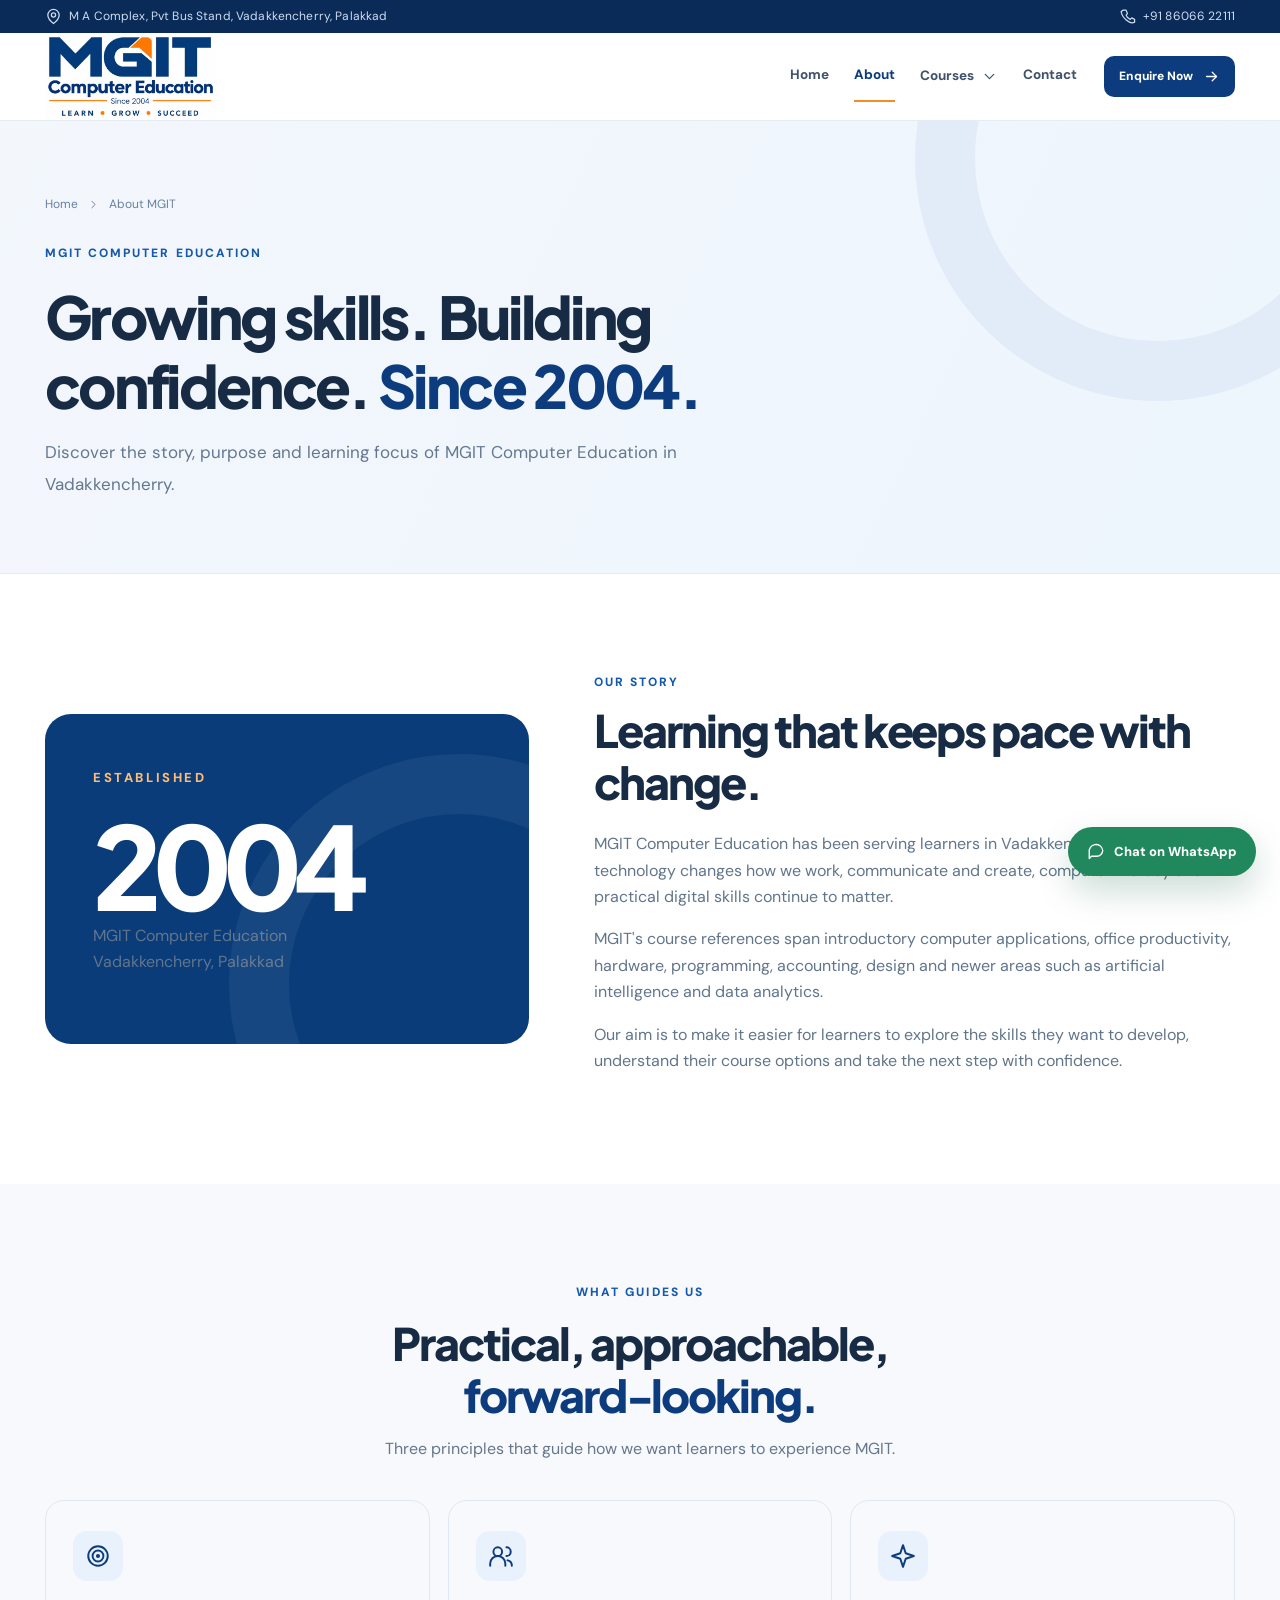
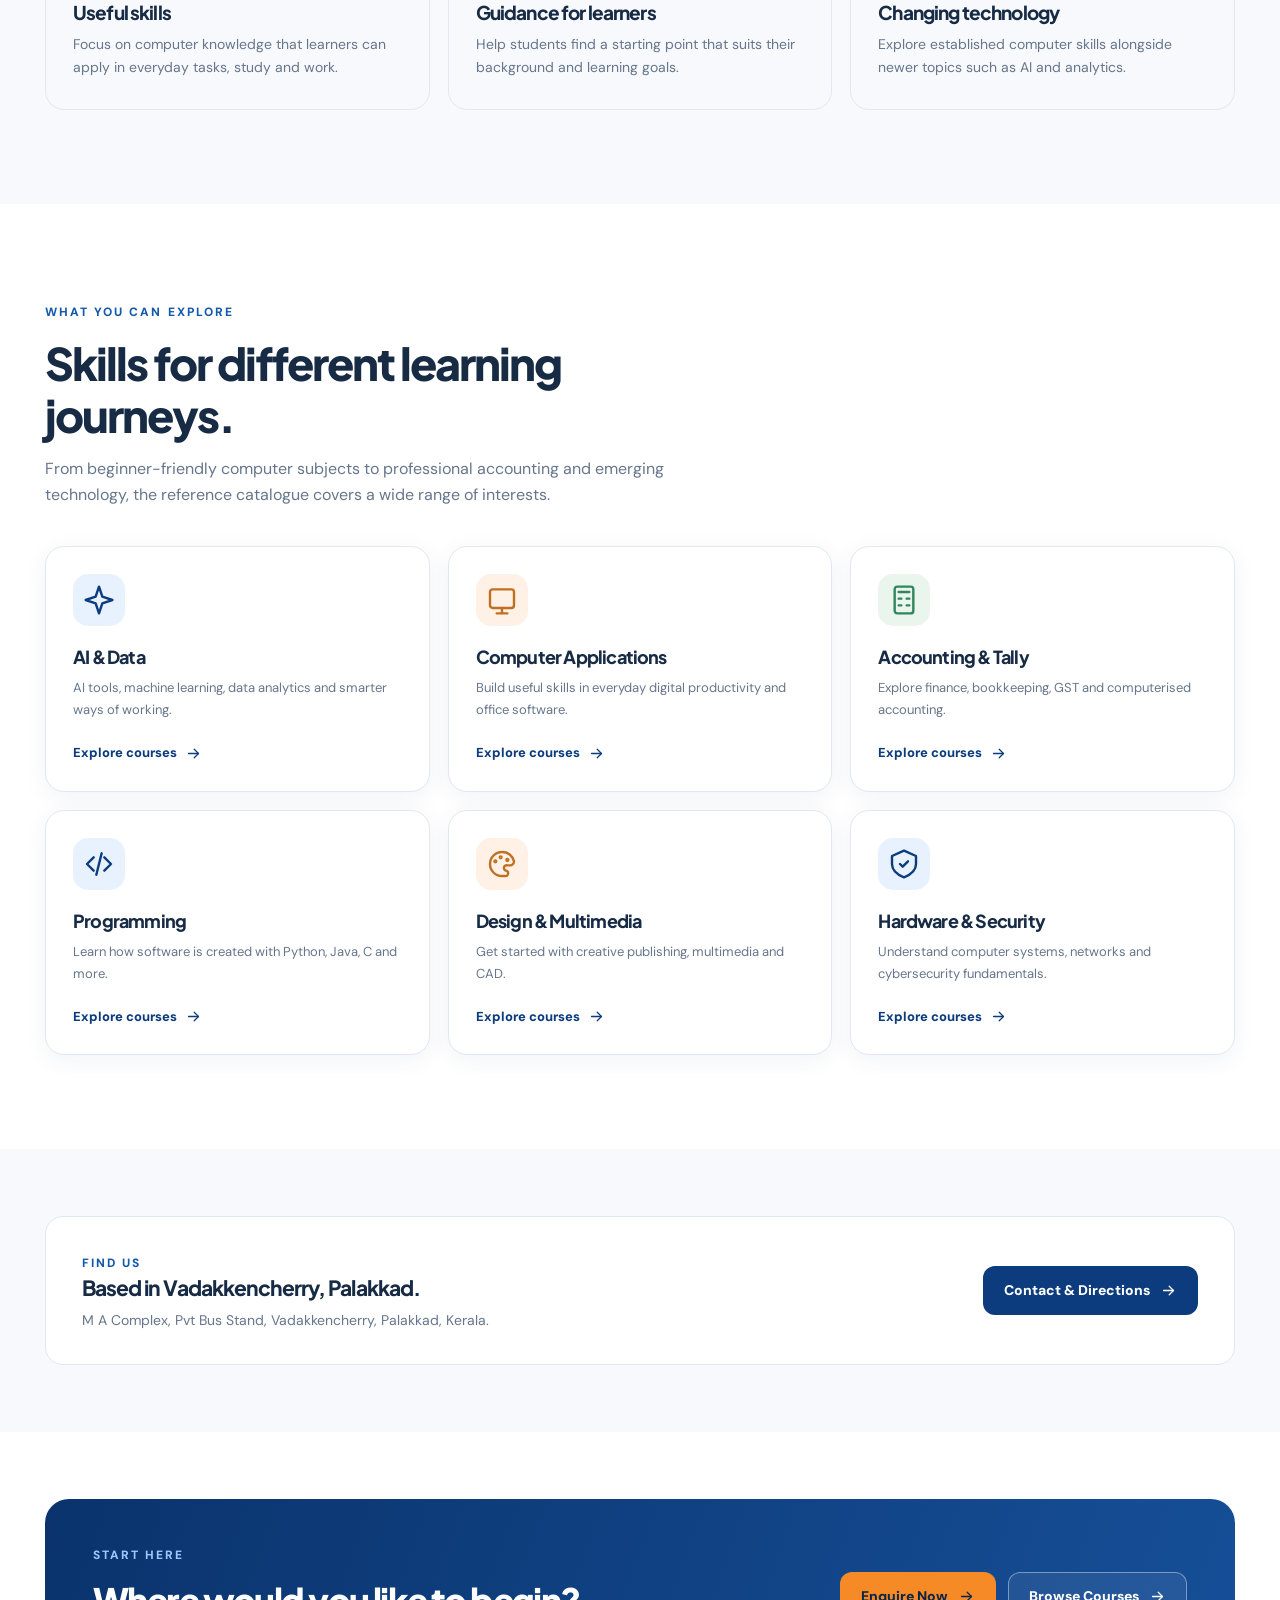
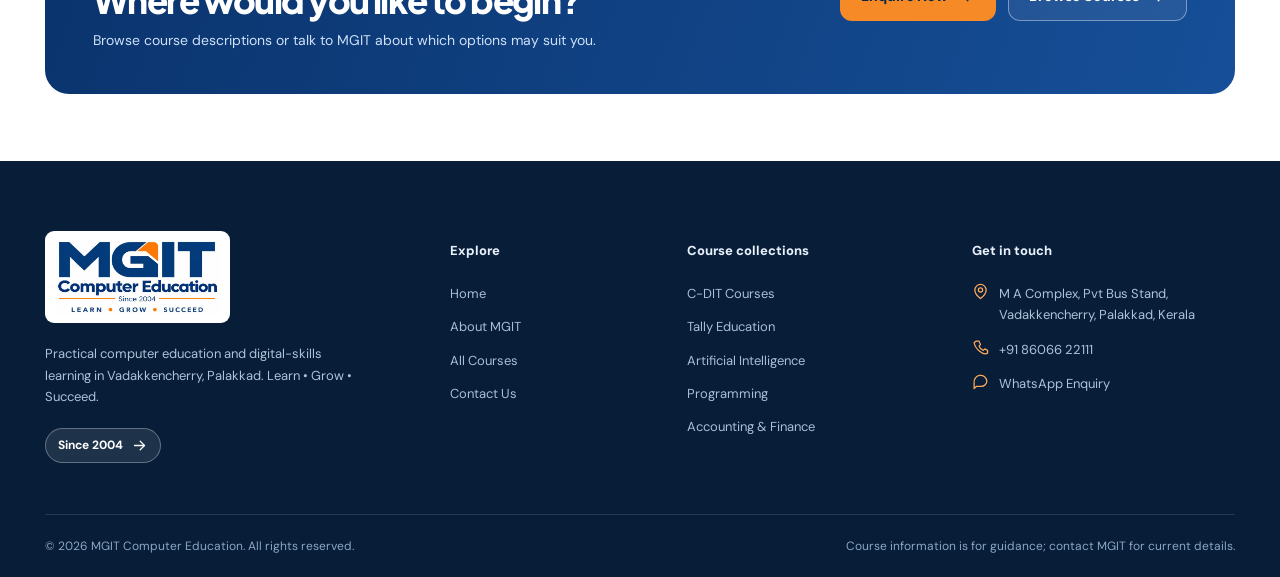
==== commit 0a773613: "Update MGIT website" ====
--- a/about.html
+++ b/about.html
@@ -12,7 +12,7 @@
  <a href="contact.html" >Contact</a>
  </nav><a class="btn btn-primary btn-sm" href="contact.html">Enquire Now <svg class="icon icon-sm" viewBox="0 0 24 24" aria-hidden="true"><path d="M5 12h14"/><path d="m13 6 6 6-6 6"/></svg></a></div>
  <button class="mobile-toggle" id="mobileToggle" aria-expanded="false" aria-controls="mobileNav" aria-label="Open navigation" type="button"><svg class="icon" viewBox="0 0 24 24" aria-hidden="true"><path d="M4 6h16M4 12h16M4 18h16"/></svg></button>
- </div><nav id="mobileNav" class="mobile-nav" aria-label="Mobile navigation"><a href="index.html" >Home</a><a href="about.html" aria-current=page>About MGIT</a><a href="courses.html" >All Courses</a><a href="cdit.html" >C-DIT Courses</a><a href="tally.html" >Tally Education</a><a href="contact.html" >Contact</a><a class="btn btn-primary" href="contact.html">Enquire Now <svg class="icon icon-sm" viewBox="0 0 24 24" aria-hidden="true"><path d="M5 12h14"/><path d="m13 6 6 6-6 6"/></svg></a></nav></header><main id="mainContent"><section class="page-hero"><div class="container page-hero-grid"><div class="page-hero-copy"><div class="breadcrumbs"><a href="index.html">Home</a><svg class="icon" viewBox="0 0 24 24" aria-hidden="true"><path d="m9 18 6-6-6-6"/></svg><span>About MGIT</span></div><span class="eyebrow">MGIT COMPUTER EDUCATION</span><h1>Growing skills. Building confidence. <span class="text-blue">Since 2004.</span></h1><p>Discover the story, purpose and learning focus of MGIT Computer Education in Vadakkencherry.</p></div><div class="page-hero-visual"><figure class="page-art-card main"><img src="assets/img/hero-art-4.svg" alt="Programming and digital skills creative artwork" loading="eager"></figure><figure class="page-art-card small top"><img src="assets/img/hero-art-2.svg" alt="AI course artwork" loading="eager"></figure><div class="page-info-chip">Practical learning across digital skills</div></div></div></section>
+ </div><nav id="mobileNav" class="mobile-nav" aria-label="Mobile navigation"><a href="index.html" >Home</a><a href="about.html" aria-current=page>About MGIT</a><a href="courses.html" >All Courses</a><a href="cdit.html" >C-DIT Courses</a><a href="tally.html" >Tally Education</a><a href="contact.html" >Contact</a><a class="btn btn-primary" href="contact.html">Enquire Now <svg class="icon icon-sm" viewBox="0 0 24 24" aria-hidden="true"><path d="M5 12h14"/><path d="m13 6 6 6-6 6"/></svg></a></nav></header><main id="mainContent"><section class="page-hero"><div class="container"><div class="breadcrumbs"><a href="index.html">Home</a><svg class="icon" viewBox="0 0 24 24" aria-hidden="true"><path d="m9 18 6-6-6-6"/></svg><span>About MGIT</span></div><span class="eyebrow">MGIT COMPUTER EDUCATION</span><h1>Growing skills. Building confidence. <span class="text-blue">Since 2004.</span></h1><p>Discover the story, purpose and learning focus of MGIT Computer Education in Vadakkencherry.</p></div></section>
 <section class="section"><div class="container about-story"><div class="year-card"><span class="since-label">ESTABLISHED</span><span class="year">2004</span><p>MGIT Computer Education<br>Vadakkencherry, Palakkad</p></div><div><span class="eyebrow">OUR STORY</span><h2>Learning that keeps pace with change.</h2><p>MGIT Computer Education has been serving learners in Vadakkencherry since 2004. As technology changes how we work, communicate and create, computer literacy and practical digital skills continue to matter.</p><p>MGIT's course references span introductory computer applications, office productivity, hardware, programming, accounting, design and newer areas such as artificial intelligence and data analytics.</p><p>Our aim is to make it easier for learners to explore the skills they want to develop, understand their course options and take the next step with confidence.</p></div></div></section>
 <section class="section bg-muted"><div class="container"><div class="section-intro center"><span class="eyebrow">WHAT GUIDES US</span><h2>Practical, approachable, <span class="text-blue">forward-looking.</span></h2><p>Three principles that guide how we want learners to experience MGIT.</p></div><div class="values-grid"><div class="value-card"><div class="value-icon"><svg class="icon icon-lg" viewBox="0 0 24 24" aria-hidden="true"><circle cx="12" cy="12" r="9"/><circle cx="12" cy="12" r="5"/><circle cx="12" cy="12" r="1"/></svg></div><h3>Useful skills</h3><p>Focus on computer knowledge that learners can apply in everyday tasks, study and work.</p></div><div class="value-card"><div class="value-icon"><svg class="icon icon-lg" viewBox="0 0 24 24" aria-hidden="true"><circle cx="9" cy="8" r="4"/><path d="M2 21v-2a7 7 0 0 1 14 0v2M17 4a4 4 0 0 1 0 8M18 16a5 5 0 0 1 4 5"/></svg></div><h3>Guidance for learners</h3><p>Help students find a starting point that suits their background and learning goals.</p></div><div class="value-card"><div class="value-icon"><svg class="icon icon-lg" viewBox="0 0 24 24" aria-hidden="true"><path d="m12 2 2.5 7.5L22 12l-7.5 2.5L12 22l-2.5-7.5L2 12l7.5-2.5L12 2Z"/></svg></div><h3>Changing technology</h3><p>Explore established computer skills alongside newer topics such as AI and analytics.</p></div></div></div></section>
 <section class="section"><div class="container"><div class="section-intro"><span class="eyebrow">WHAT YOU CAN EXPLORE</span><h2>Skills for different learning journeys.</h2><p>From beginner-friendly computer subjects to professional accounting and emerging technology, the reference catalogue covers a wide range of interests.</p></div><div class="category-grid"><a class="category-card" href="courses.html?category=AI%2C%20Data%20%26%20Emerging%20Technology"><span class="cat-icon"><svg class="icon icon-xl" viewBox="0 0 24 24" aria-hidden="true"><path d="m12 2 2.5 7.5L22 12l-7.5 2.5L12 22l-2.5-7.5L2 12l7.5-2.5L12 2Z"/></svg></span><h3>AI & Data</h3><p>AI tools, machine learning, data analytics and smarter ways of working.</p><span class="text-link">Explore courses <svg class="icon icon-sm" viewBox="0 0 24 24" aria-hidden="true"><path d="M5 12h14"/><path d="m13 6 6 6-6 6"/></svg></span></a><a class="category-card" href="courses.html?category=Computer%20Applications%20%26%20Office%20Productivity"><span class="cat-icon"><svg class="icon icon-xl" viewBox="0 0 24 24" aria-hidden="true"><rect x="3" y="4" width="18" height="14" rx="2"/><path d="M8 22h8M12 18v4"/></svg></span><h3>Computer Applications</h3><p>Build useful skills in everyday digital productivity and office software.</p><span class="text-link">Explore courses <svg class="icon icon-sm" viewBox="0 0 24 24" aria-hidden="true"><path d="M5 12h14"/><path d="m13 6 6 6-6 6"/></svg></span></a><a class="category-card" href="courses.html?category=Accounting%2C%20Finance%20%26%20Tally"><span class="cat-icon"><svg class="icon icon-xl" viewBox="0 0 24 24" aria-hidden="true"><rect x="5" y="2" width="14" height="20" rx="2"/><path d="M8 6h8M8 11h2M14 11h2M8 16h2M14 16h2"/></svg></span><h3>Accounting & Tally</h3><p>Explore finance, bookkeeping, GST and computerised accounting.</p><span class="text-link">Explore courses <svg class="icon icon-sm" viewBox="0 0 24 24" aria-hidden="true"><path d="M5 12h14"/><path d="m13 6 6 6-6 6"/></svg></span></a><a class="category-card" href="courses.html?category=Programming%20%26%20Software%20Development"><span class="cat-icon"><svg class="icon icon-xl" viewBox="0 0 24 24" aria-hidden="true"><path d="m8 7-5 5 5 5M16 7l5 5-5 5M14 4l-4 16"/></svg></span><h3>Programming</h3><p>Learn how software is created with Python, Java, C and more.</p><span class="text-link">Explore courses <svg class="icon icon-sm" viewBox="0 0 24 24" aria-hidden="true"><path d="M5 12h14"/><path d="m13 6 6 6-6 6"/></svg></span></a><a class="category-card" href="courses.html?category=Design%2C%20Multimedia%20%26%20CAD"><span class="cat-icon"><svg class="icon icon-xl" viewBox="0 0 24 24" aria-hidden="true"><path d="M12 3a9 9 0 1 0 0 18h2a2 2 0 0 0 1-4 2 2 0 0 1 1-4h2a3 3 0 0 0 3-3A9 9 0 0 0 12 3Z"/><circle cx="7" cy="10" r=".7"/><circle cx="11" cy="7" r=".7"/><circle cx="16" cy="9" r=".7"/></svg></span><h3>Design & Multimedia</h3><p>Get started with creative publishing, multimedia and CAD.</p><span class="text-link">Explore courses <svg class="icon icon-sm" viewBox="0 0 24 24" aria-hidden="true"><path d="M5 12h14"/><path d="m13 6 6 6-6 6"/></svg></span></a><a class="category-card" href="courses.html?category=Hardware%2C%20Networking%20%26%20Cybersecurity"><span class="cat-icon"><svg class="icon icon-xl" viewBox="0 0 24 24" aria-hidden="true"><path d="m12 2 9 4v6c0 5-4 8-9 10-5-2-9-5-9-10V6z"/><path d="m9 12 2 2 4-4"/></svg></span><h3>Hardware & Security</h3><p>Understand computer systems, networks and cybersecurity fundamentals.</p><span class="text-link">Explore courses <svg class="icon icon-sm" viewBox="0 0 24 24" aria-hidden="true"><path d="M5 12h14"/><path d="m13 6 6 6-6 6"/></svg></span></a></div></div></section>
--- a/assets/css/styles.css
+++ b/assets/css/styles.css
@@ -6,66 +6,3 @@
 @media(max-width:680px){.container{width:min(100% - 34px,1190px)}.site-topbar{display:none}.header-inner{min-height:72px}.brand img{width:147px}.hero{padding:48px 0 54px}.hero h1{font-size:43px;margin:17px 0}.hero p{font-size:15px}.hero-proof{gap:12px;padding-top:23px}.hero-visual{min-height:335px;margin-top:5px}.hero-board{padding:20px;width:min(100% - 20px,400px);border-radius:20px}.hero-board h3{font-size:19px;margin:16px 0 12px}.board-item{padding:9px;margin-top:7px}.board-item .bicon{width:35px;height:35px}.floating-note{font-size:9px;right:0;top:0}.ribbon-inner{grid-template-columns:1fr;gap:0;padding:14px 0}.ribbon-item{justify-content:start;padding:13px 5px}.ribbon-item:not(:last-child){border:0;border-bottom:1px solid var(--line)}.ribbon-icon{width:42px;height:42px}.section{padding:61px 0}.section-sm{padding:49px 0}.section-intro{margin-bottom:27px}.section-intro h2,h2{font-size:32px}.category-grid,.course-grid,.path-grid,.values-grid{grid-template-columns:1fr}.category-card{min-height:0;padding:25px}.course-card{min-height:235px}.feature-split,.about-story,.duo-panels,.tally-feature,.contact-layout{grid-template-columns:1fr}.feature-split{gap:32px}.feature-split>div:first-child{order:2}.image-composition{min-height:300px}.image-composition .large-mark{font-size:100px}.duo-panel{min-height:255px;padding:29px}.cta-band{flex-direction:column;align-items:flex-start;padding:30px}.cta-band .button-row{flex:none}.page-hero{padding:43px 0 47px}.page-hero h1{font-size:37px}.page-hero p{font-size:15px}.search-row{grid-template-columns:1fr}.search-panel{padding:19px}.filter-summary{align-items:flex-start}.catalog-heading{align-items:start}.catalog-section{margin:45px 0}.catalog-section h2{font-size:25px}.tally-feature{padding:28px}.tally-feature h2{font-size:27px}.form-panel,.contact-panel{padding:26px 23px}.form-grid{grid-template-columns:1fr}.map-card,.location-card,.inline-banner{flex-direction:column;align-items:flex-start}.map-card,.location-card{padding:25px}.footer-grid{grid-template-columns:1fr;gap:27px;padding-bottom:38px}.footer-bottom{flex-direction:column;align-items:flex-start}.site-footer{padding:49px 0 20px}.floating-whatsapp{padding:13px;right:15px;bottom:15px}.floating-whatsapp span{display:none}.modal-panel{padding:26px 20px;border-radius:18px}.modal-close{right:15px;top:15px}.modal-actions{gap:8px}.btn{min-height:45px}.button-row{gap:9px}}
 @media(prefers-reduced-motion:reduce){*,*:before,*:after{scroll-behavior:auto!important;transition:none!important;animation:none!important}}
 [hidden]{display:none!important}
-
-/* --- Creative rework --- */
-.hero{background:radial-gradient(circle at 12% 18%,rgba(255,255,255,.12),transparent 20%),linear-gradient(130deg,#061f40 0%,#0d3b7d 54%,#0c5ab0 100%)}
-.hero-layout{gap:58px}
-.hero p{max-width:590px}
-.hero-visual{min-height:520px}
-.hero-collage{position:relative;width:min(100%,520px);height:500px;margin-left:auto}
-.collage-blur{position:absolute;border-radius:50%;filter:blur(16px);opacity:.95;z-index:0}
-.blur-one{width:170px;height:170px;background:#ffb160;top:18px;left:20px;opacity:.7}
-.blur-two{width:220px;height:220px;background:#74aef5;right:10px;bottom:18px;opacity:.45}
-.collage-card{position:absolute;overflow:hidden;border-radius:32px;background:rgba(255,255,255,.12);border:1px solid rgba(255,255,255,.35);backdrop-filter:blur(16px);box-shadow:0 30px 70px rgba(0,18,46,.42)}
-.collage-card img,.page-art-card img{width:100%;height:100%;object-fit:cover;display:block}
-.collage-main{left:24px;top:66px;width:330px;height:315px;transform:rotate(-5deg);z-index:2}
-.collage-top{right:16px;top:0;width:198px;height:198px;transform:rotate(8deg);z-index:3}
-.collage-bottom{right:30px;bottom:48px;width:230px;height:230px;transform:rotate(-8deg);z-index:2}
-.hero-float-card{position:absolute;display:flex;flex-direction:column;gap:4px;padding:16px 18px;background:rgba(255,255,255,.9);color:#123157;border-radius:19px;box-shadow:0 16px 44px rgba(4,24,46,.35);z-index:4;max-width:220px}
-.hero-float-card strong{font-family:var(--heading);font-size:18px;line-height:1.1}
-.hero-float-card span{font-size:12px;line-height:1.45;color:#5d7290;font-weight:700}
-.float-stats{left:4px;bottom:78px}
-.float-stats strong{font-size:34px;color:var(--orange)}
-.float-promise{right:0;top:214px}
-.category-grid{grid-template-columns:repeat(3,minmax(0,1fr));gap:20px}
-.category-card{border-radius:30px 30px 30px 10px;padding:29px 28px 26px;overflow:hidden;background:linear-gradient(180deg,#fff 0%,#f9fbff 100%);box-shadow:0 15px 40px rgba(14,53,99,.08);border:1px solid #dbe7f2}
-.category-card::before{content:'';position:absolute;right:-48px;top:-52px;width:130px;height:130px;border-radius:38px;background:linear-gradient(145deg,rgba(245,138,38,.16),rgba(20,89,172,.09));transform:rotate(24deg)}
-.category-card::after{content:'';position:absolute;left:26px;bottom:16px;width:72px;height:5px;border-radius:99px;background:linear-gradient(90deg,var(--orange),rgba(245,138,38,0))}
-.category-card:nth-child(2n){border-radius:10px 30px 30px 30px}
-.category-card:nth-child(3n){background:linear-gradient(180deg,#f7fbff 0%,#fff8f1 100%)}
-.category-card .cat-icon{width:58px;height:58px;border-radius:19px;background:white;box-shadow:0 10px 25px rgba(12,60,125,.08)}
-.category-card h3{font-size:19px}
-.category-card p{font-size:13px;max-width:290px}
-.course-card{border-radius:26px 26px 26px 10px;padding:25px;box-shadow:0 16px 42px rgba(15,55,97,.08);background:linear-gradient(180deg,#fff 0%,#fbfdff 100%);border:1px solid #dce7f2;overflow:hidden}
-.course-card::before{content:'';position:absolute;top:0;left:0;right:0;height:6px;background:linear-gradient(90deg,#0c3c7d,#3d7fd0,#f58a26)}
-.course-card::after{content:'';position:absolute;right:-35px;bottom:-38px;width:110px;height:110px;border-radius:32px;background:linear-gradient(135deg,rgba(20,89,172,.06),rgba(245,138,38,.09));transform:rotate(25deg)}
-.course-card:nth-child(3n+2){border-radius:10px 26px 26px 26px}
-.course-card:nth-child(4n){background:linear-gradient(180deg,#fff 0%,#f8fbff 100%)}
-.course-meta{position:relative;z-index:1}
-.tiny-tag{padding:7px 11px;border-radius:999px;box-shadow:inset 0 0 0 1px rgba(255,255,255,.5)}
-.course-meta .course-duration{background:#f4f8fd;padding:7px 10px;border-radius:999px}
-.course-card h3{font-size:18px;position:relative;z-index:1}
-.course-card .course-desc{position:relative;z-index:1}
-.course-footer{position:relative;z-index:1;border-top:1px dashed #dfe7f1;padding-top:14px}
-.search-panel{border-radius:28px;background:linear-gradient(180deg,#ffffff 0%,#f7fbff 100%);box-shadow:0 18px 45px rgba(17,58,101,.07);padding:28px;border:1px solid #dfeaf5}
-.filter-summary{padding:16px 20px;border-radius:20px;background:#f6f9fd;border:1px solid #e0ebf6}
-.page-hero{background:radial-gradient(circle at 8% 20%,rgba(255,255,255,.72),transparent 22%),linear-gradient(120deg,#f7fbff 0%,#edf5fd 58%,#fff8f0 100%);padding:72px 0 78px}
-.page-hero:after{display:none}
-.page-hero-grid{display:grid;grid-template-columns:1.04fr .96fr;gap:42px;align-items:center;position:relative;z-index:1}
-.page-hero-copy h1{max-width:700px}
-.page-hero-visual{position:relative;min-height:380px}
-.page-art-card{position:absolute;overflow:hidden;border-radius:30px;background:#fff;border:1px solid #dfeaf5;box-shadow:0 24px 60px rgba(12,43,77,.14)}
-.page-art-card.main{left:48px;top:30px;width:330px;height:260px;transform:rotate(-6deg)}
-.page-art-card.small{width:180px;height:180px;right:14px;z-index:2}
-.page-art-card.small.top{top:0;transform:rotate(8deg)}
-.page-art-card.small.bottom{bottom:22px;transform:rotate(10deg)}
-.page-info-chip{position:absolute;left:0;bottom:18px;display:inline-flex;align-items:center;padding:14px 18px;border-radius:999px;background:#0c3c7d;color:#fff;font-weight:800;box-shadow:0 18px 40px rgba(12,60,125,.23)}
-.page-info-chip::before{content:'';width:11px;height:11px;border-radius:50%;background:#f58a26;margin-right:10px;box-shadow:0 0 0 6px rgba(245,138,38,.18)}
-.values-grid .value-card,.year-card,.contact-panel,.form-panel,.tally-feature,.cta-band,.inline-banner,.location-card,.map-card{border-radius:28px}
-.contact-panel{background:linear-gradient(150deg,#0a3268 0%,#0c3c7d 60%,#1259ad 100%)}
-.form-panel{box-shadow:0 18px 48px rgba(15,55,97,.08)}
-.tally-feature{border-radius:30px;background:linear-gradient(135deg,#082c5a,#0d4d99 62%,#0c5ab0 100%)}
-.cta-band{border-radius:30px;overflow:hidden;position:relative}
-.cta-band::after{content:'';position:absolute;right:-60px;top:-40px;width:180px;height:180px;border-radius:50%;background:rgba(255,255,255,.08)}
-@media(max-width:920px){.page-hero-grid{grid-template-columns:1fr}.page-hero-visual{min-height:355px}.hero-visual{min-height:470px}.hero-collage{margin:0 auto}.page-art-card.main{left:20px}.page-info-chip{left:12px;bottom:0}}
-@media(max-width:680px){.hero-visual{min-height:410px}.hero-collage{height:390px;width:100%}.collage-main{left:10px;top:66px;width:230px;height:210px}.collage-top{right:8px;width:138px;height:138px}.collage-bottom{right:22px;bottom:44px;width:160px;height:160px}.hero-float-card{padding:12px 13px;border-radius:16px;max-width:170px}.float-stats{left:0;bottom:62px}.float-stats strong{font-size:24px}.float-promise{right:0;top:170px}.page-hero{padding:48px 0 56px}.page-hero-visual{min-height:290px}.page-art-card.main{left:12px;top:18px;width:220px;height:178px}.page-art-card.small{width:120px;height:120px;right:10px}.page-info-chip{padding:11px 14px;font-size:12px;bottom:5px;left:6px}.category-card,.course-card{border-radius:24px 24px 24px 10px}.search-panel{padding:20px}}
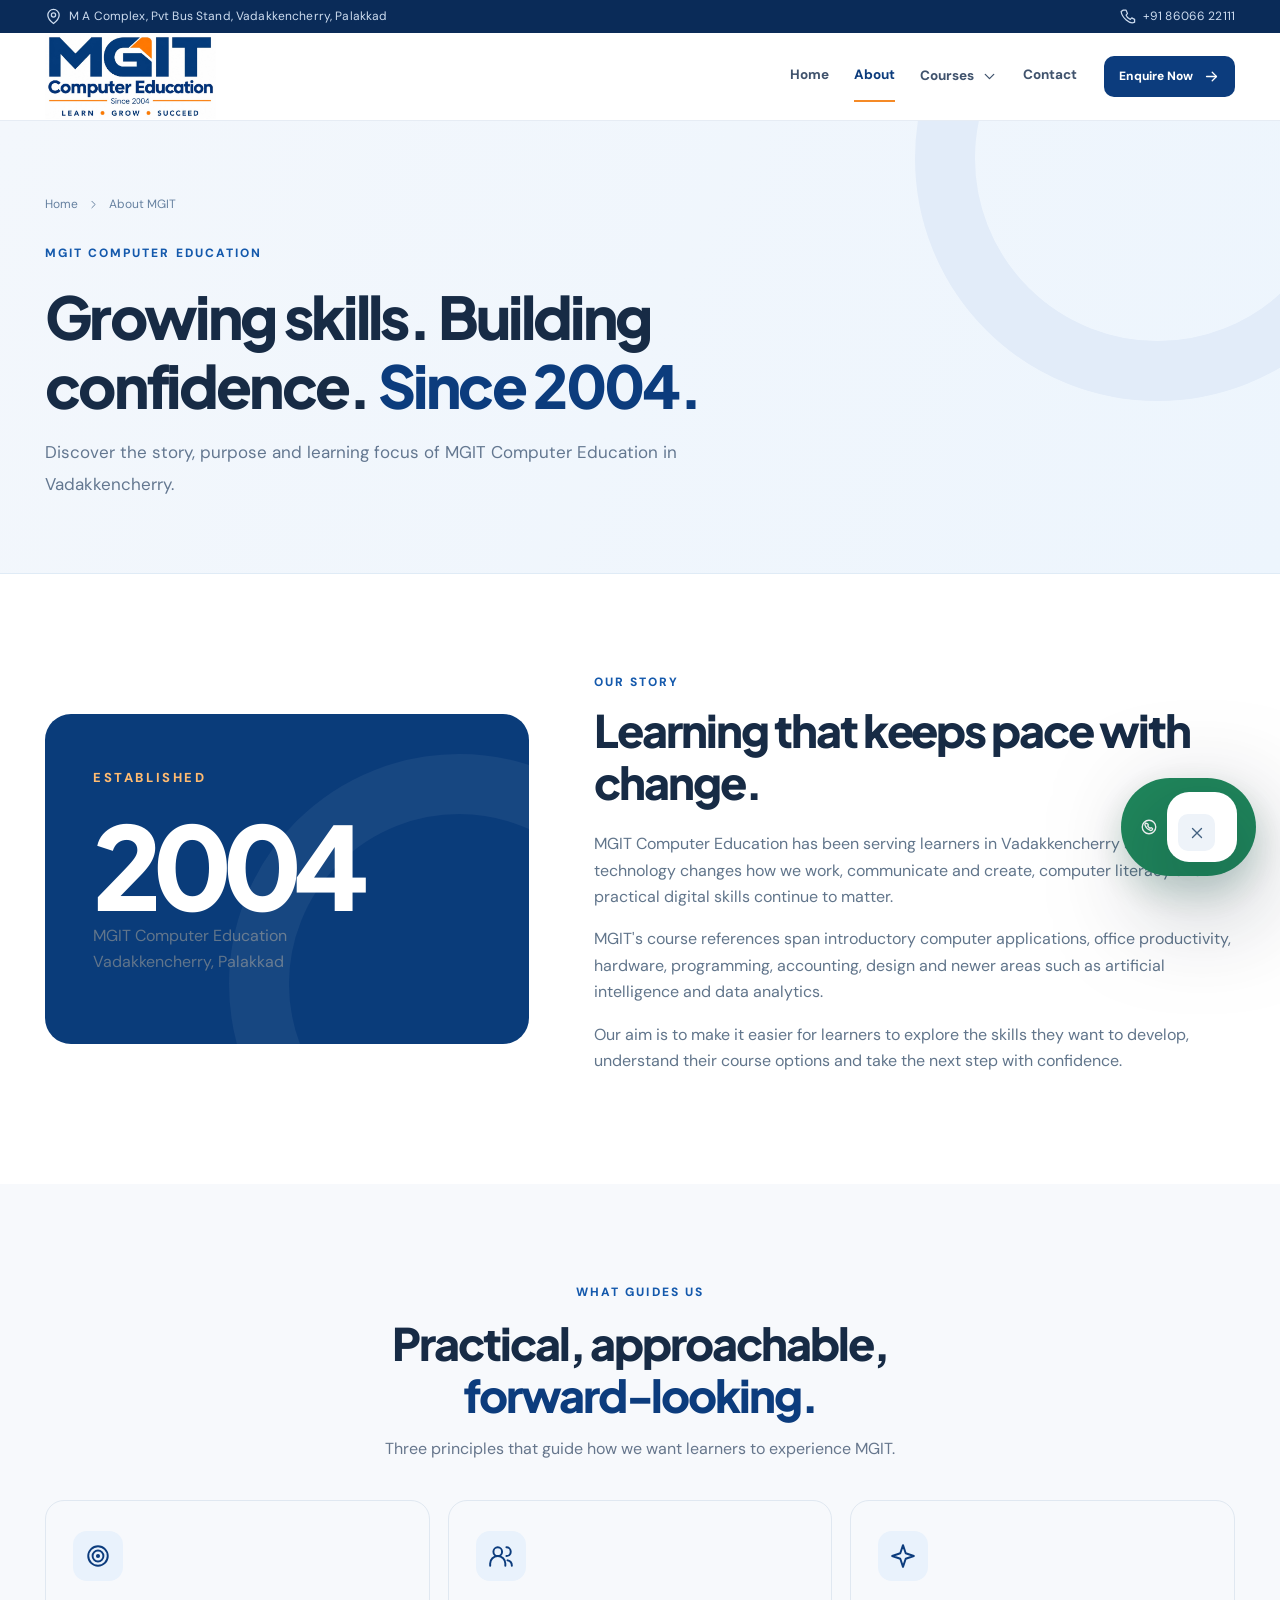
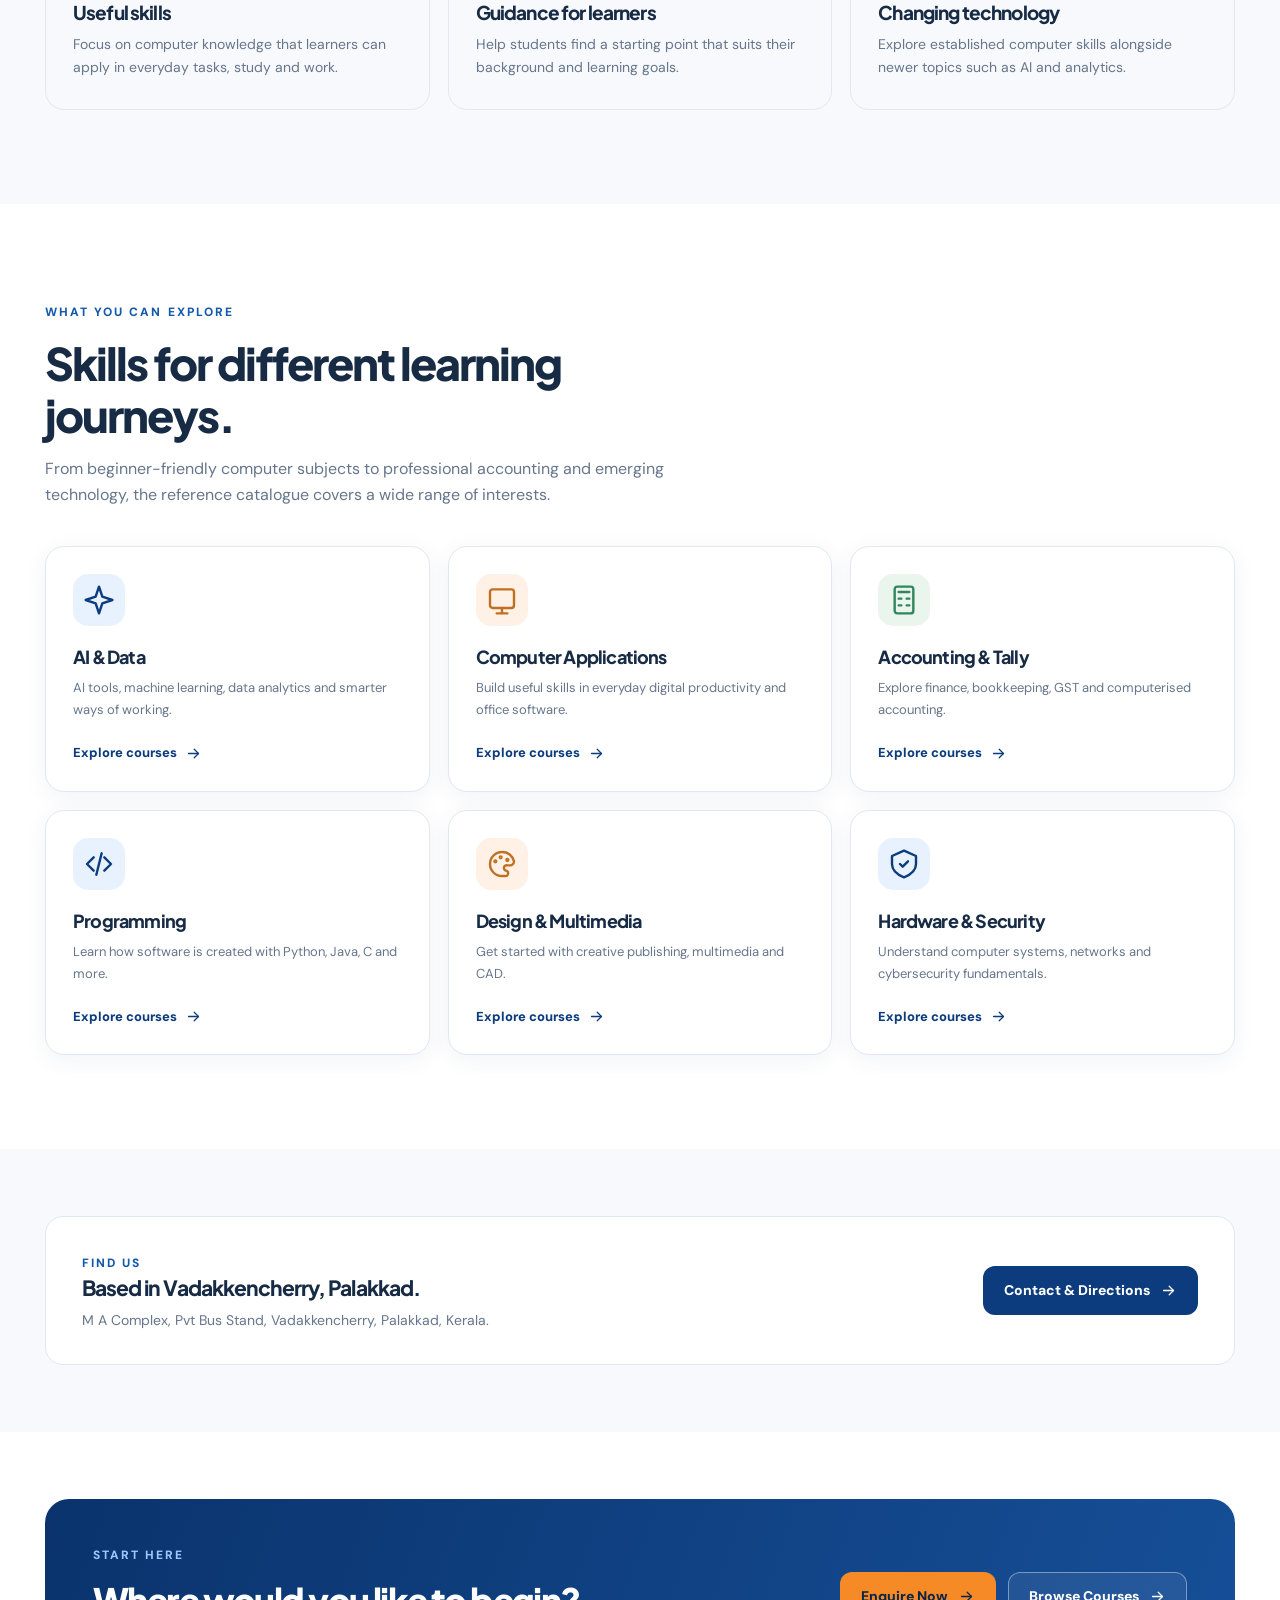
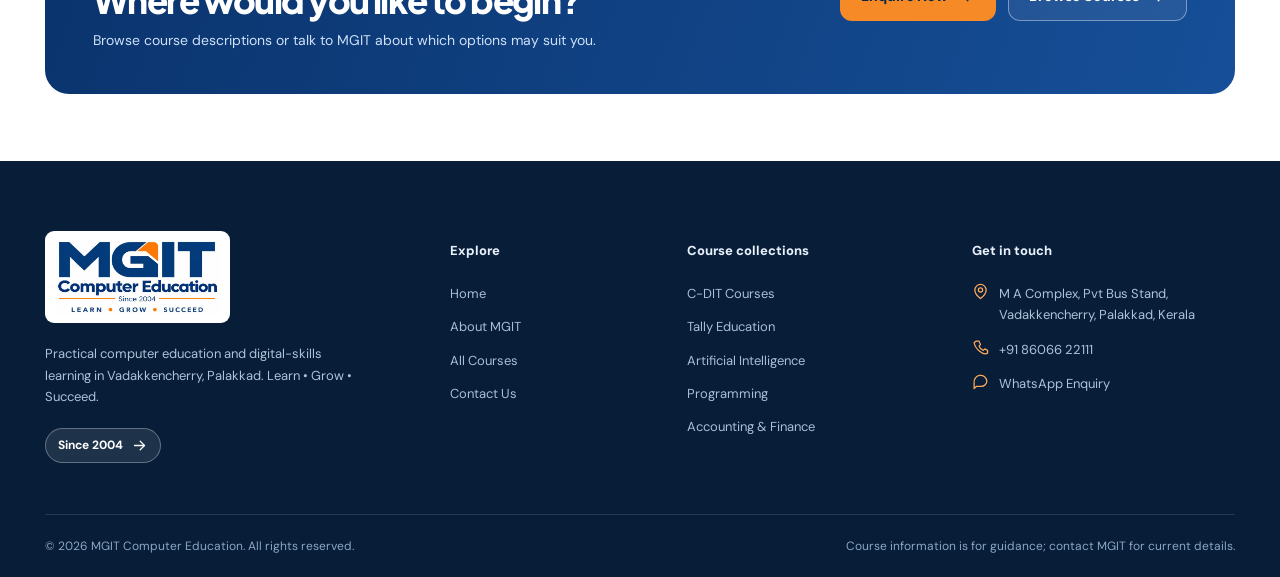
==== commit abc770e4: "Add gallery reviews and partner course updates" ====
--- a/about.html
+++ b/about.html
@@ -1,7 +1,5 @@
 <!doctype html>
- <html lang="en"><head><meta charset="utf-8"><meta name="viewport" content="width=device-width,initial-scale=1"><meta name="theme-color" content="#0a3775">
- <title>About MGIT — Since 2004 | MGIT Computer Education</title><meta name="description" content="Discover MGIT Computer Education, serving learners in Vadakkencherry since 2004, and explore its practical computer education focus."><meta property="og:title" content="About MGIT — Since 2004 | MGIT Computer Education"><meta property="og:description" content="Discover MGIT Computer Education, serving learners in Vadakkencherry since 2004, and explore its practical computer education focus."><meta property="og:type" content="website"><link rel="icon" href="assets/img/favicon.svg" type="image/svg+xml"><link rel="stylesheet" href="assets/css/styles.css">
- </head><body><a class="skip-link" href="#mainContent">Skip to content</a>
+ <html lang="en"><head><meta charset="utf-8"><meta name="viewport" content="width=device-width,initial-scale=1"><meta name="theme-color" content="#0a3775"><meta name="color-scheme" content="light"><meta name="robots" content="index,follow,max-image-preview:large"><meta name="googlebot" content="index,follow"><meta name="referrer" content="strict-origin-when-cross-origin"><title>About MGIT Computer Education | Since 2004</title><meta name="description" content="Learn about MGIT Computer Education, serving learners in Vadakkencherry, Palakkad since 2004 with practical computer and digital-skills education."><link rel="canonical" href="https://mgit.in/about.html"><meta property="og:locale" content="en_IN"><meta property="og:site_name" content="MGIT Computer Education"><meta property="og:title" content="About MGIT Computer Education | Since 2004"><meta property="og:description" content="Learn about MGIT Computer Education, serving learners in Vadakkencherry, Palakkad since 2004 with practical computer and digital-skills education."><meta property="og:type" content="website"><meta property="og:url" content="https://mgit.in/about.html"><meta property="og:image" content="https://mgit.in/assets/img/mgit-logo.png"><meta property="og:image:alt" content="MGIT Computer Education logo"><meta name="twitter:card" content="summary"><meta name="twitter:title" content="About MGIT Computer Education | Since 2004"><meta name="twitter:description" content="Learn about MGIT Computer Education, serving learners in Vadakkencherry, Palakkad since 2004 with practical computer and digital-skills education."><meta name="twitter:image" content="https://mgit.in/assets/img/mgit-logo.png"><link rel="icon" href="assets/img/favicon.svg" type="image/svg+xml"><link rel="mask-icon" href="assets/img/favicon.svg" color="#0a3775"><link rel="apple-touch-icon" href="assets/img/favicon.svg"><link rel="manifest" href="site.webmanifest"><link rel="stylesheet" href="assets/css/styles.css"></head><body><a class="skip-link" href="#mainContent">Skip to content</a>
  <div class="site-topbar"><div class="container topbar-inner"><span><svg class="icon icon-sm" viewBox="0 0 24 24" aria-hidden="true"><path d="M20 10c0 6-8 12-8 12S4 16 4 10a8 8 0 1 1 16 0Z"/><circle cx="12" cy="10" r="3"/></svg> M A Complex, Pvt Bus Stand, Vadakkencherry, Palakkad</span><a href="tel:+918606622111"><svg class="icon icon-sm" viewBox="0 0 24 24" aria-hidden="true"><path d="M6 3h4l2 5-2 2c1 3 3 5 6 6l2-2 4 2v4c-7 4-18-7-19-15z"/></svg> +91 86066 22111</a></div></div>
  <header class="site-header" id="siteHeader"><div class="container header-inner">
  <a class="brand" href="index.html" aria-label="MGIT Computer Education Home"><img src="assets/img/mgit-logo.png" alt="MGIT Computer Education, since 2004 — Learn Grow Succeed" width="171" height="86"></a>
@@ -24,5 +22,5 @@
  <div><div class="footer-label">Course collections</div><div class="footer-links"><a href="cdit.html">C-DIT Courses</a><a href="tally.html">Tally Education</a><a href="courses.html?category=AI%2C%20Data%20%26%20Emerging%20Technology">Artificial Intelligence</a><a href="courses.html?category=Programming%20%26%20Software%20Development">Programming</a><a href="courses.html?category=Accounting%2C%20Finance%20%26%20Tally">Accounting &amp; Finance</a></div></div>
  <div><div class="footer-label">Get in touch</div><div class="footer-contact"><svg class="icon icon-sm" viewBox="0 0 24 24" aria-hidden="true"><path d="M20 10c0 6-8 12-8 12S4 16 4 10a8 8 0 1 1 16 0Z"/><circle cx="12" cy="10" r="3"/></svg><span>M A Complex, Pvt Bus Stand,<br>Vadakkencherry, Palakkad, Kerala</span></div><div class="footer-contact"><svg class="icon icon-sm" viewBox="0 0 24 24" aria-hidden="true"><path d="M6 3h4l2 5-2 2c1 3 3 5 6 6l2-2 4 2v4c-7 4-18-7-19-15z"/></svg><a href="tel:+918606622111">+91 86066 22111</a></div><div class="footer-contact"><svg class="icon icon-sm" viewBox="0 0 24 24" aria-hidden="true"><path d="M21 11a8 8 0 0 1-8 8H6l-3 3v-8a8 8 0 1 1 18-3z"/></svg><a href="https://wa.me/918606622111?text=Hello%20MGIT%20Computer%20Education" target="_blank" rel="noopener noreferrer">WhatsApp Enquiry</a></div></div>
  </div><div class="footer-bottom"><span>© <span id="year">2026</span> MGIT Computer Education. All rights reserved.</span><span>Course information is for guidance; contact MGIT for current details.</span></div></div></footer>
- <a class="floating-whatsapp" href="https://wa.me/918606622111?text=Hello%20MGIT%20Computer%20Education%2C%20I%20would%20like%20to%20enquire%20about%20your%20courses." target="_blank" rel="noopener noreferrer" aria-label="Enquire with MGIT on WhatsApp"><svg class="icon" viewBox="0 0 24 24" aria-hidden="true"><path d="M21 11a8 8 0 0 1-8 8H6l-3 3v-8a8 8 0 1 1 18-3z"/></svg><span>Chat on WhatsApp</span></a>
+ <a class="floating-whatsapp" href="https://wa.me/918606622111?text=Hello%20MGIT%20Computer%20Education%2C%20I%20would%20like%20to%20enquire%20about%20your%20courses." target="_blank" rel="noopener noreferrer" aria-label="Enquire with MGIT on WhatsApp"><svg class="icon" viewBox="0 0 24 24" aria-hidden="true"><circle cx="12" cy="12" r="9"/><path d="M8.5 7.5c.4-.4 1-.4 1.4 0l1 1.2c.3.3.3.8 0 1.1l-.6.7c.7 1.4 1.8 2.5 3.2 3.2l.7-.6c.3-.3.8-.3 1.1 0l1.2 1c.4.4.4 1 0 1.4l-.5.5c-.6.6-1.5.8-2.3.5-3.2-1.1-5.9-3.8-7-7-.3-.8-.1-1.7.5-2.3l.5-.5Z</svg><span>Chat on WhatsApp</span></a>
  <div class="course-modal" role="dialog" id="courseModal" aria-modal="true" aria-hidden="true" aria-labelledby="modalTitle"><div class="modal-panel"><button class="modal-close" type="button" data-close-modal aria-label="Close course details"><svg class="icon" viewBox="0 0 24 24" aria-hidden="true"><path d="M6 6l12 12M18 6 6 18"/></svg></button><div id="modalContents"></div></div></div><script src="assets/js/course-data.js" defer></script><script src="assets/js/app.js" defer></script></body></html>
--- a/assets/css/styles.css
+++ b/assets/css/styles.css
@@ -6,3 +6,5 @@
 @media(max-width:680px){.container{width:min(100% - 34px,1190px)}.site-topbar{display:none}.header-inner{min-height:72px}.brand img{width:147px}.hero{padding:48px 0 54px}.hero h1{font-size:43px;margin:17px 0}.hero p{font-size:15px}.hero-proof{gap:12px;padding-top:23px}.hero-visual{min-height:335px;margin-top:5px}.hero-board{padding:20px;width:min(100% - 20px,400px);border-radius:20px}.hero-board h3{font-size:19px;margin:16px 0 12px}.board-item{padding:9px;margin-top:7px}.board-item .bicon{width:35px;height:35px}.floating-note{font-size:9px;right:0;top:0}.ribbon-inner{grid-template-columns:1fr;gap:0;padding:14px 0}.ribbon-item{justify-content:start;padding:13px 5px}.ribbon-item:not(:last-child){border:0;border-bottom:1px solid var(--line)}.ribbon-icon{width:42px;height:42px}.section{padding:61px 0}.section-sm{padding:49px 0}.section-intro{margin-bottom:27px}.section-intro h2,h2{font-size:32px}.category-grid,.course-grid,.path-grid,.values-grid{grid-template-columns:1fr}.category-card{min-height:0;padding:25px}.course-card{min-height:235px}.feature-split,.about-story,.duo-panels,.tally-feature,.contact-layout{grid-template-columns:1fr}.feature-split{gap:32px}.feature-split>div:first-child{order:2}.image-composition{min-height:300px}.image-composition .large-mark{font-size:100px}.duo-panel{min-height:255px;padding:29px}.cta-band{flex-direction:column;align-items:flex-start;padding:30px}.cta-band .button-row{flex:none}.page-hero{padding:43px 0 47px}.page-hero h1{font-size:37px}.page-hero p{font-size:15px}.search-row{grid-template-columns:1fr}.search-panel{padding:19px}.filter-summary{align-items:flex-start}.catalog-heading{align-items:start}.catalog-section{margin:45px 0}.catalog-section h2{font-size:25px}.tally-feature{padding:28px}.tally-feature h2{font-size:27px}.form-panel,.contact-panel{padding:26px 23px}.form-grid{grid-template-columns:1fr}.map-card,.location-card,.inline-banner{flex-direction:column;align-items:flex-start}.map-card,.location-card{padding:25px}.footer-grid{grid-template-columns:1fr;gap:27px;padding-bottom:38px}.footer-bottom{flex-direction:column;align-items:flex-start}.site-footer{padding:49px 0 20px}.floating-whatsapp{padding:13px;right:15px;bottom:15px}.floating-whatsapp span{display:none}.modal-panel{padding:26px 20px;border-radius:18px}.modal-close{right:15px;top:15px}.modal-actions{gap:8px}.btn{min-height:45px}.button-row{gap:9px}}
 @media(prefers-reduced-motion:reduce){*,*:before,*:after{scroll-behavior:auto!important;transition:none!important;animation:none!important}}
 [hidden]{display:none!important}
+.gallery-showcase{display:grid;grid-template-columns:minmax(0,1.35fr) minmax(260px,.65fr);gap:22px;align-items:stretch}.gallery-stage{position:relative;min-height:420px;border-radius:24px;overflow:hidden;background:#0a2f5d;box-shadow:var(--shadow)}.gallery-slide{position:absolute;inset:0;opacity:0;transition:opacity .7s ease}.gallery-slide.is-active{opacity:1}.gallery-slide img{width:100%;height:100%;object-fit:cover}.gallery-caption{position:absolute;left:20px;right:20px;bottom:18px;padding:12px 16px;border-radius:12px;background:#071d38cc;color:#fff;font-size:13px}.gallery-controls{display:flex;flex-direction:column;justify-content:center;gap:14px}.gallery-controls h3{margin:0}.gallery-controls p{color:var(--muted);font-size:14px;line-height:1.75}.gallery-dots{display:flex;gap:8px;flex-wrap:wrap}.gallery-dot{width:10px;height:10px;padding:0;border:0;border-radius:50%;background:#b7cbe3}.gallery-dot.is-active{background:var(--orange);transform:scale(1.2)}.reviews-shell{overflow:hidden;position:relative}.review-track{display:flex;width:max-content;gap:18px;animation:review-scroll 68s linear infinite}.reviews-shell:hover .review-track,.reviews-shell:focus-within .review-track{animation-play-state:paused}.review-card{width:min(330px,78vw);padding:24px;border:1px solid var(--line);border-radius:18px;background:#fff;box-shadow:0 5px 23px #113b6810;flex:none}.review-stars{color:#f59a28;letter-spacing:2px;font-size:18px;line-height:1}.review-card blockquote{margin:15px 0 18px;color:#5d7087;font-size:14px;line-height:1.75}.review-author{display:flex;justify-content:space-between;gap:12px;color:var(--deep);font-size:13px;font-weight:800}.review-author span{color:#8a9aae;font-size:11px;font-weight:600}@keyframes review-scroll{from{transform:translateX(0)}to{transform:translateX(-50%)}}.partner-intro{padding:28px 30px;border:1px solid #dbe8f5;border-radius:20px;background:#f7fbff;margin-bottom:30px}.partner-intro h2{font-size:clamp(25px,3vw,36px);margin:10px 0 13px}.partner-intro p{max-width:900px;color:#5e7288;line-height:1.8}.partner-intro.tally{background:#fff8ef;border-color:#f4dfc6}.partner-intro.sap{background:#f3f8f4;border-color:#d8eadc}.course-card .course-meta .tiny-tag.sap{background:#e8f4ea;color:#2f7542}@media(max-width:760px){.gallery-showcase{grid-template-columns:1fr}.gallery-stage{min-height:285px}.gallery-controls{padding:3px 4px 0}.review-track{animation-duration:82s}}
+@media(prefers-reduced-motion:reduce){.review-track{animation:none!important}.gallery-slide{transition:none!important}}
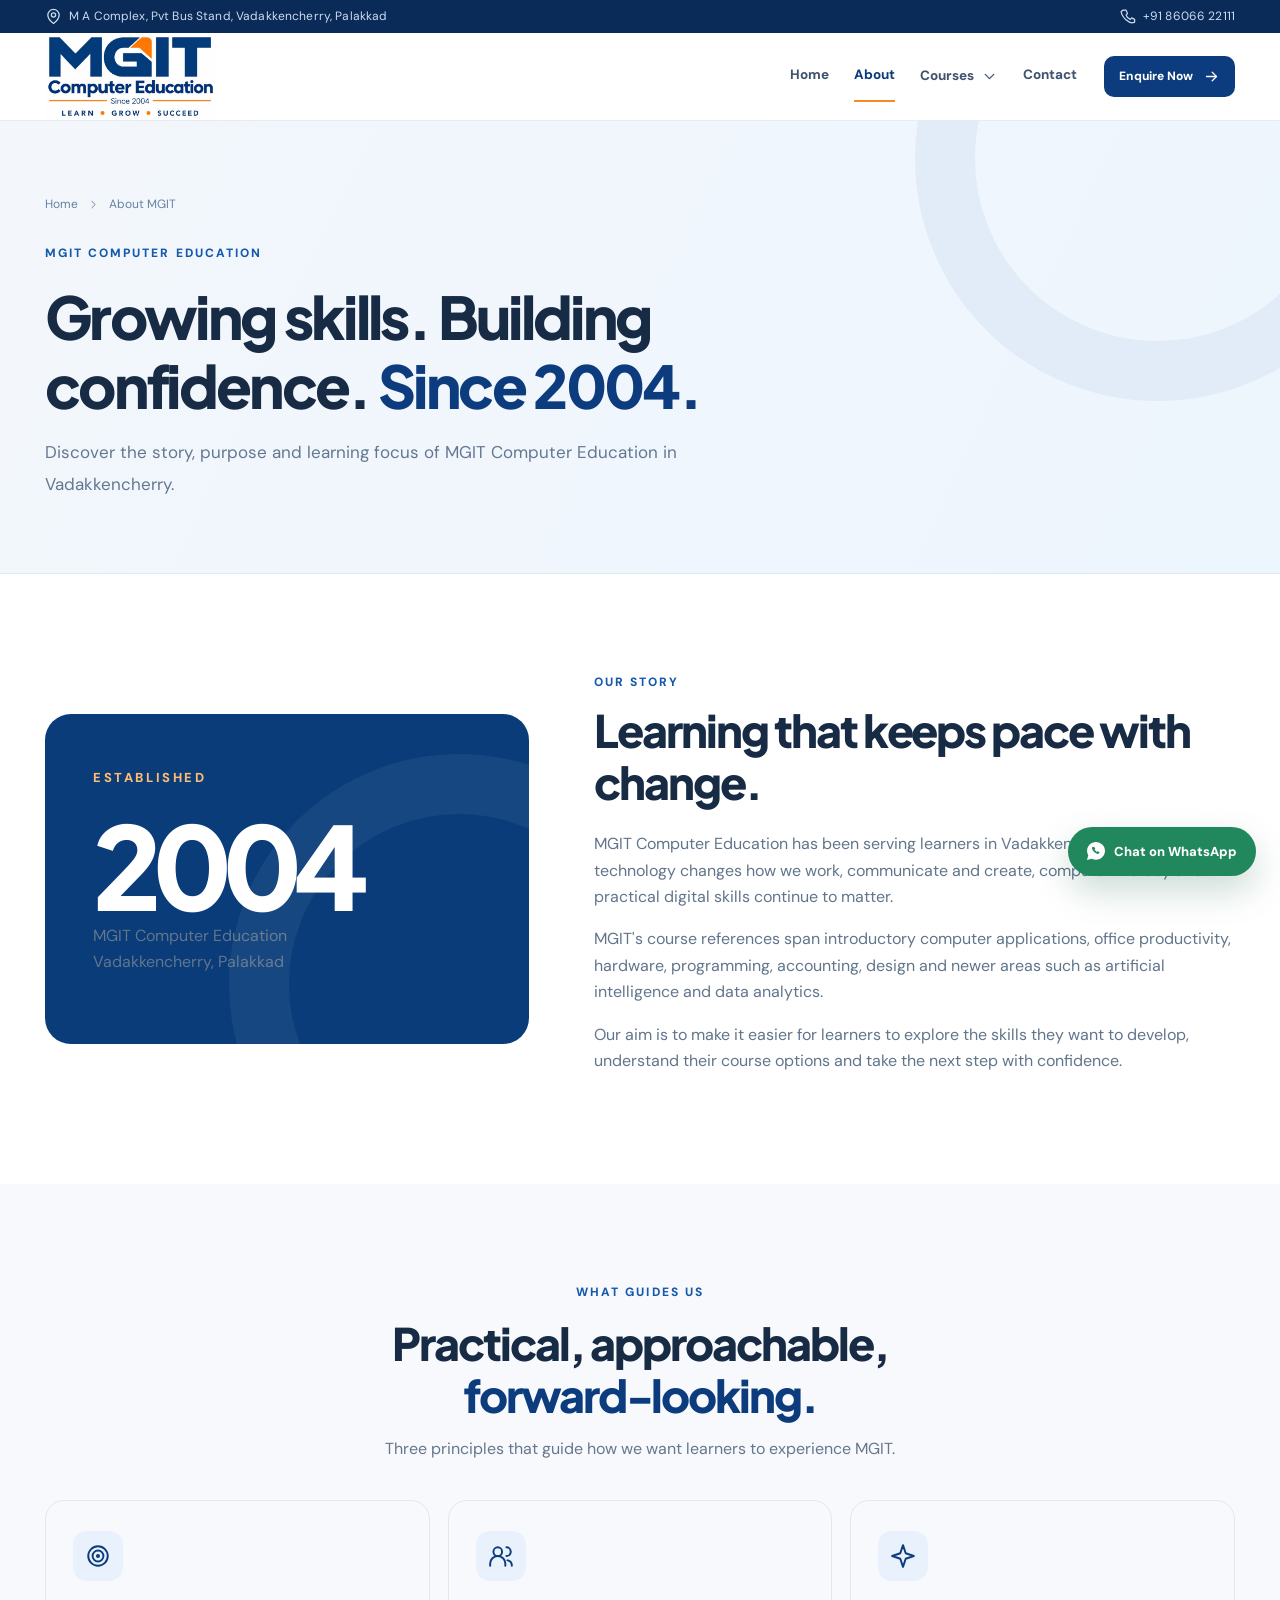
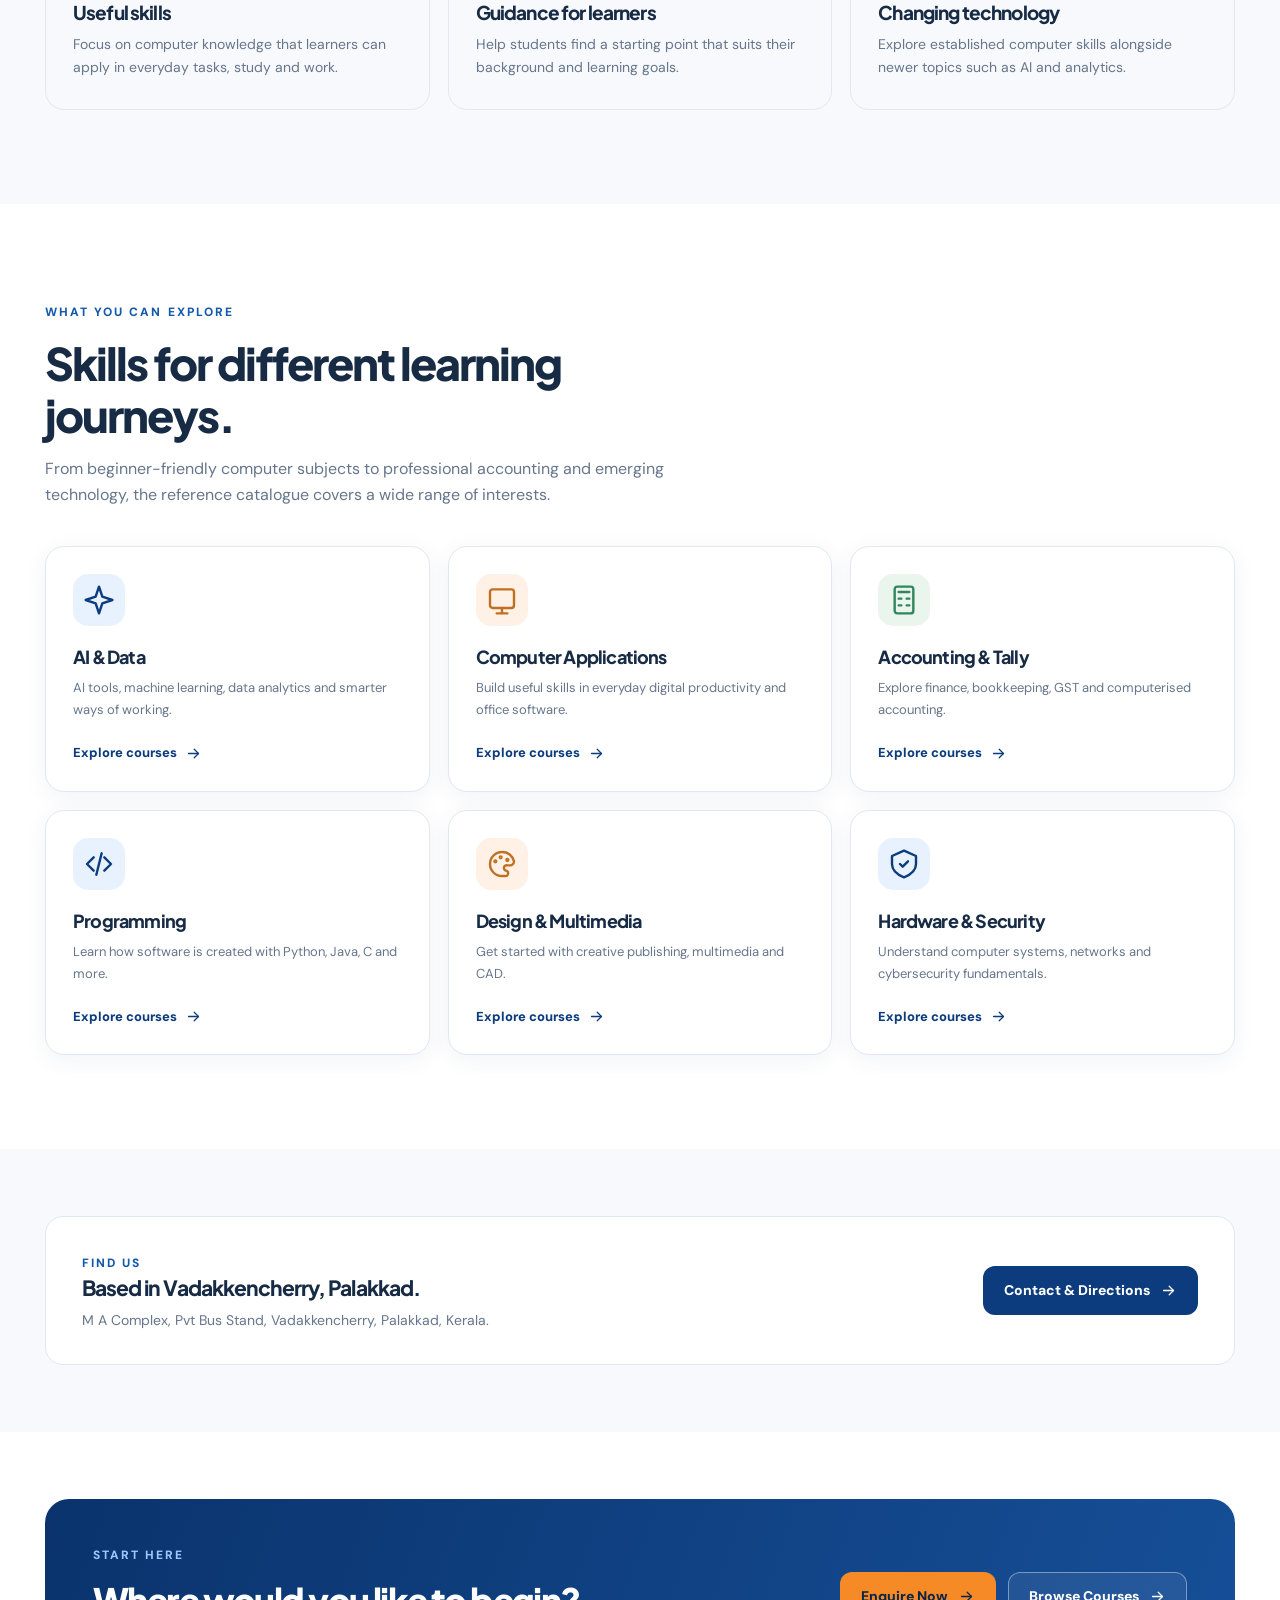
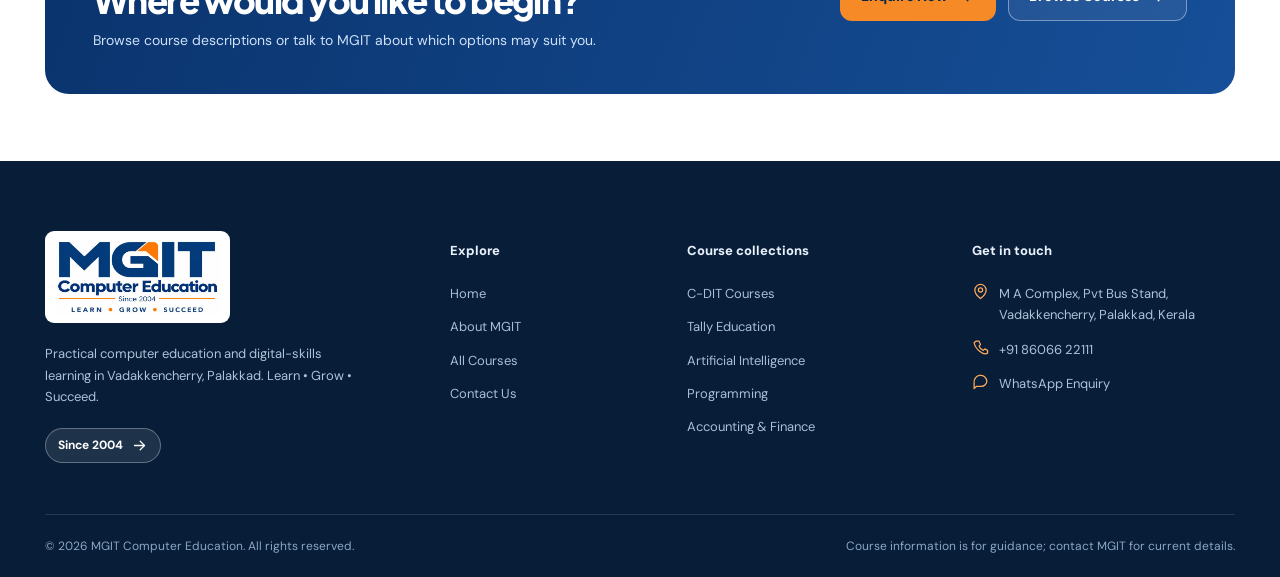
==== commit 7788b9b1: "Refine homepage partners gallery WhatsApp and map" ====
--- a/about.html
+++ b/about.html
@@ -22,5 +22,5 @@
  <div><div class="footer-label">Course collections</div><div class="footer-links"><a href="cdit.html">C-DIT Courses</a><a href="tally.html">Tally Education</a><a href="courses.html?category=AI%2C%20Data%20%26%20Emerging%20Technology">Artificial Intelligence</a><a href="courses.html?category=Programming%20%26%20Software%20Development">Programming</a><a href="courses.html?category=Accounting%2C%20Finance%20%26%20Tally">Accounting &amp; Finance</a></div></div>
  <div><div class="footer-label">Get in touch</div><div class="footer-contact"><svg class="icon icon-sm" viewBox="0 0 24 24" aria-hidden="true"><path d="M20 10c0 6-8 12-8 12S4 16 4 10a8 8 0 1 1 16 0Z"/><circle cx="12" cy="10" r="3"/></svg><span>M A Complex, Pvt Bus Stand,<br>Vadakkencherry, Palakkad, Kerala</span></div><div class="footer-contact"><svg class="icon icon-sm" viewBox="0 0 24 24" aria-hidden="true"><path d="M6 3h4l2 5-2 2c1 3 3 5 6 6l2-2 4 2v4c-7 4-18-7-19-15z"/></svg><a href="tel:+918606622111">+91 86066 22111</a></div><div class="footer-contact"><svg class="icon icon-sm" viewBox="0 0 24 24" aria-hidden="true"><path d="M21 11a8 8 0 0 1-8 8H6l-3 3v-8a8 8 0 1 1 18-3z"/></svg><a href="https://wa.me/918606622111?text=Hello%20MGIT%20Computer%20Education" target="_blank" rel="noopener noreferrer">WhatsApp Enquiry</a></div></div>
  </div><div class="footer-bottom"><span>© <span id="year">2026</span> MGIT Computer Education. All rights reserved.</span><span>Course information is for guidance; contact MGIT for current details.</span></div></div></footer>
- <a class="floating-whatsapp" href="https://wa.me/918606622111?text=Hello%20MGIT%20Computer%20Education%2C%20I%20would%20like%20to%20enquire%20about%20your%20courses." target="_blank" rel="noopener noreferrer" aria-label="Enquire with MGIT on WhatsApp"><svg class="icon" viewBox="0 0 24 24" aria-hidden="true"><circle cx="12" cy="12" r="9"/><path d="M8.5 7.5c.4-.4 1-.4 1.4 0l1 1.2c.3.3.3.8 0 1.1l-.6.7c.7 1.4 1.8 2.5 3.2 3.2l.7-.6c.3-.3.8-.3 1.1 0l1.2 1c.4.4.4 1 0 1.4l-.5.5c-.6.6-1.5.8-2.3.5-3.2-1.1-5.9-3.8-7-7-.3-.8-.1-1.7.5-2.3l.5-.5Z</svg><span>Chat on WhatsApp</span></a>
+ <a class="floating-whatsapp" href="https://wa.me/918606622111?text=Hello%20MGIT%20Computer%20Education%2C%20I%20would%20like%20to%20enquire%20about%20your%20courses." target="_blank" rel="noopener noreferrer" aria-label="Enquire with MGIT on WhatsApp"><svg class="icon whatsapp-logo" viewBox="0 0 24 24" aria-hidden="true"><path d="M20.5 3.5A11.8 11.8 0 0 0 12 0C5.4 0 .1 5.3.1 11.9c0 2.1.6 4.1 1.6 5.9L0 24l6.4-1.7a11.8 11.8 0 0 0 5.6 1.4h.1c6.6 0 11.9-5.3 11.9-11.9 0-3.2-1.2-6.1-3.5-8.3Z"/><path class="whatsapp-phone" d="M8.5 6.8c.3-.3.7-.3 1 0l1.2 1.3c.3.3.3.7.1 1l-.8 1c.7 1.3 1.8 2.4 3.1 3.1l1-.8c.3-.2.7-.2 1 .1l1.3 1.2c.3.3.3.7 0 1l-.5.5c-.6.6-1.5.8-2.3.5-3.1-1.1-5.7-3.7-6.8-6.8-.3-.8-.1-1.7.5-2.3l.5-.5Z"/></svg><span>Chat on WhatsApp</span></a>
  <div class="course-modal" role="dialog" id="courseModal" aria-modal="true" aria-hidden="true" aria-labelledby="modalTitle"><div class="modal-panel"><button class="modal-close" type="button" data-close-modal aria-label="Close course details"><svg class="icon" viewBox="0 0 24 24" aria-hidden="true"><path d="M6 6l12 12M18 6 6 18"/></svg></button><div id="modalContents"></div></div></div><script src="assets/js/course-data.js" defer></script><script src="assets/js/app.js" defer></script></body></html>
--- a/assets/css/styles.css
+++ b/assets/css/styles.css
@@ -6,5 +6,10 @@
 @media(max-width:680px){.container{width:min(100% - 34px,1190px)}.site-topbar{display:none}.header-inner{min-height:72px}.brand img{width:147px}.hero{padding:48px 0 54px}.hero h1{font-size:43px;margin:17px 0}.hero p{font-size:15px}.hero-proof{gap:12px;padding-top:23px}.hero-visual{min-height:335px;margin-top:5px}.hero-board{padding:20px;width:min(100% - 20px,400px);border-radius:20px}.hero-board h3{font-size:19px;margin:16px 0 12px}.board-item{padding:9px;margin-top:7px}.board-item .bicon{width:35px;height:35px}.floating-note{font-size:9px;right:0;top:0}.ribbon-inner{grid-template-columns:1fr;gap:0;padding:14px 0}.ribbon-item{justify-content:start;padding:13px 5px}.ribbon-item:not(:last-child){border:0;border-bottom:1px solid var(--line)}.ribbon-icon{width:42px;height:42px}.section{padding:61px 0}.section-sm{padding:49px 0}.section-intro{margin-bottom:27px}.section-intro h2,h2{font-size:32px}.category-grid,.course-grid,.path-grid,.values-grid{grid-template-columns:1fr}.category-card{min-height:0;padding:25px}.course-card{min-height:235px}.feature-split,.about-story,.duo-panels,.tally-feature,.contact-layout{grid-template-columns:1fr}.feature-split{gap:32px}.feature-split>div:first-child{order:2}.image-composition{min-height:300px}.image-composition .large-mark{font-size:100px}.duo-panel{min-height:255px;padding:29px}.cta-band{flex-direction:column;align-items:flex-start;padding:30px}.cta-band .button-row{flex:none}.page-hero{padding:43px 0 47px}.page-hero h1{font-size:37px}.page-hero p{font-size:15px}.search-row{grid-template-columns:1fr}.search-panel{padding:19px}.filter-summary{align-items:flex-start}.catalog-heading{align-items:start}.catalog-section{margin:45px 0}.catalog-section h2{font-size:25px}.tally-feature{padding:28px}.tally-feature h2{font-size:27px}.form-panel,.contact-panel{padding:26px 23px}.form-grid{grid-template-columns:1fr}.map-card,.location-card,.inline-banner{flex-direction:column;align-items:flex-start}.map-card,.location-card{padding:25px}.footer-grid{grid-template-columns:1fr;gap:27px;padding-bottom:38px}.footer-bottom{flex-direction:column;align-items:flex-start}.site-footer{padding:49px 0 20px}.floating-whatsapp{padding:13px;right:15px;bottom:15px}.floating-whatsapp span{display:none}.modal-panel{padding:26px 20px;border-radius:18px}.modal-close{right:15px;top:15px}.modal-actions{gap:8px}.btn{min-height:45px}.button-row{gap:9px}}
 @media(prefers-reduced-motion:reduce){*,*:before,*:after{scroll-behavior:auto!important;transition:none!important;animation:none!important}}
 [hidden]{display:none!important}
+.gallery-stage{border:0!important;border-radius:0!important;box-shadow:none!important}.gallery-stage img{border-radius:0!important}
+.partner-home-grid{display:grid;grid-template-columns:1fr 1fr;gap:20px}.partner-home-grid .partner-intro{margin-bottom:0}.partner-home-grid .text-link{margin-top:20px}@media(max-width:760px){.partner-home-grid{grid-template-columns:1fr}}
+.floating-whatsapp .whatsapp-logo{fill:#fff;stroke:none}.floating-whatsapp .whatsapp-logo .whatsapp-phone{fill:#20885c}
 .gallery-showcase{display:grid;grid-template-columns:minmax(0,1.35fr) minmax(260px,.65fr);gap:22px;align-items:stretch}.gallery-stage{position:relative;min-height:420px;border-radius:24px;overflow:hidden;background:#0a2f5d;box-shadow:var(--shadow)}.gallery-slide{position:absolute;inset:0;opacity:0;transition:opacity .7s ease}.gallery-slide.is-active{opacity:1}.gallery-slide img{width:100%;height:100%;object-fit:cover}.gallery-caption{position:absolute;left:20px;right:20px;bottom:18px;padding:12px 16px;border-radius:12px;background:#071d38cc;color:#fff;font-size:13px}.gallery-controls{display:flex;flex-direction:column;justify-content:center;gap:14px}.gallery-controls h3{margin:0}.gallery-controls p{color:var(--muted);font-size:14px;line-height:1.75}.gallery-dots{display:flex;gap:8px;flex-wrap:wrap}.gallery-dot{width:10px;height:10px;padding:0;border:0;border-radius:50%;background:#b7cbe3}.gallery-dot.is-active{background:var(--orange);transform:scale(1.2)}.reviews-shell{overflow:hidden;position:relative}.review-track{display:flex;width:max-content;gap:18px;animation:review-scroll 68s linear infinite}.reviews-shell:hover .review-track,.reviews-shell:focus-within .review-track{animation-play-state:paused}.review-card{width:min(330px,78vw);padding:24px;border:1px solid var(--line);border-radius:18px;background:#fff;box-shadow:0 5px 23px #113b6810;flex:none}.review-stars{color:#f59a28;letter-spacing:2px;font-size:18px;line-height:1}.review-card blockquote{margin:15px 0 18px;color:#5d7087;font-size:14px;line-height:1.75}.review-author{display:flex;justify-content:space-between;gap:12px;color:var(--deep);font-size:13px;font-weight:800}.review-author span{color:#8a9aae;font-size:11px;font-weight:600}@keyframes review-scroll{from{transform:translateX(0)}to{transform:translateX(-50%)}}.partner-intro{padding:28px 30px;border:1px solid #dbe8f5;border-radius:20px;background:#f7fbff;margin-bottom:30px}.partner-intro h2{font-size:clamp(25px,3vw,36px);margin:10px 0 13px}.partner-intro p{max-width:900px;color:#5e7288;line-height:1.8}.partner-intro.tally{background:#fff8ef;border-color:#f4dfc6}.partner-intro.sap{background:#f3f8f4;border-color:#d8eadc}.course-card .course-meta .tiny-tag.sap{background:#e8f4ea;color:#2f7542}@media(max-width:760px){.gallery-showcase{grid-template-columns:1fr}.gallery-stage{min-height:285px}.gallery-controls{padding:3px 4px 0}.review-track{animation-duration:82s}}
 @media(prefers-reduced-motion:reduce){.review-track{animation:none!important}.gallery-slide{transition:none!important}}
+[hidden]{display:none!important}.gallery-stage{border:0!important;border-radius:0!important;box-shadow:none!important}.gallery-stage img{border-radius:0!important}
+.map-abstract{height:270px!important;border:1px solid #c9dbea!important;background-color:#eaf3f8!important;background-image:linear-gradient(28deg,transparent 47%,#d5e5ef 48%,#d5e5ef 50%,transparent 51%),linear-gradient(112deg,transparent 47%,#d5e5ef 48%,#d5e5ef 50%,transparent 51%),linear-gradient(90deg,#ffffff80 1px,transparent 1px),linear-gradient(#ffffff80 1px,transparent 1px)!important;background-size:auto,auto,34px 34px,34px 34px!important}.map-abstract:before{width:150%!important;height:16px!important;background:#fff!important;transform:rotate(-18deg)!important;top:45%!important;left:-25%!important;box-shadow:0 58px #fff,0 -58px #fff!important;opacity:.9}.map-abstract:after{width:150%!important;height:8px!important;background:#b6d0e2!important;transform:rotate(54deg)!important;top:42%!important;left:-25%!important;box-shadow:0 82px #b6d0e2!important;opacity:.95}
